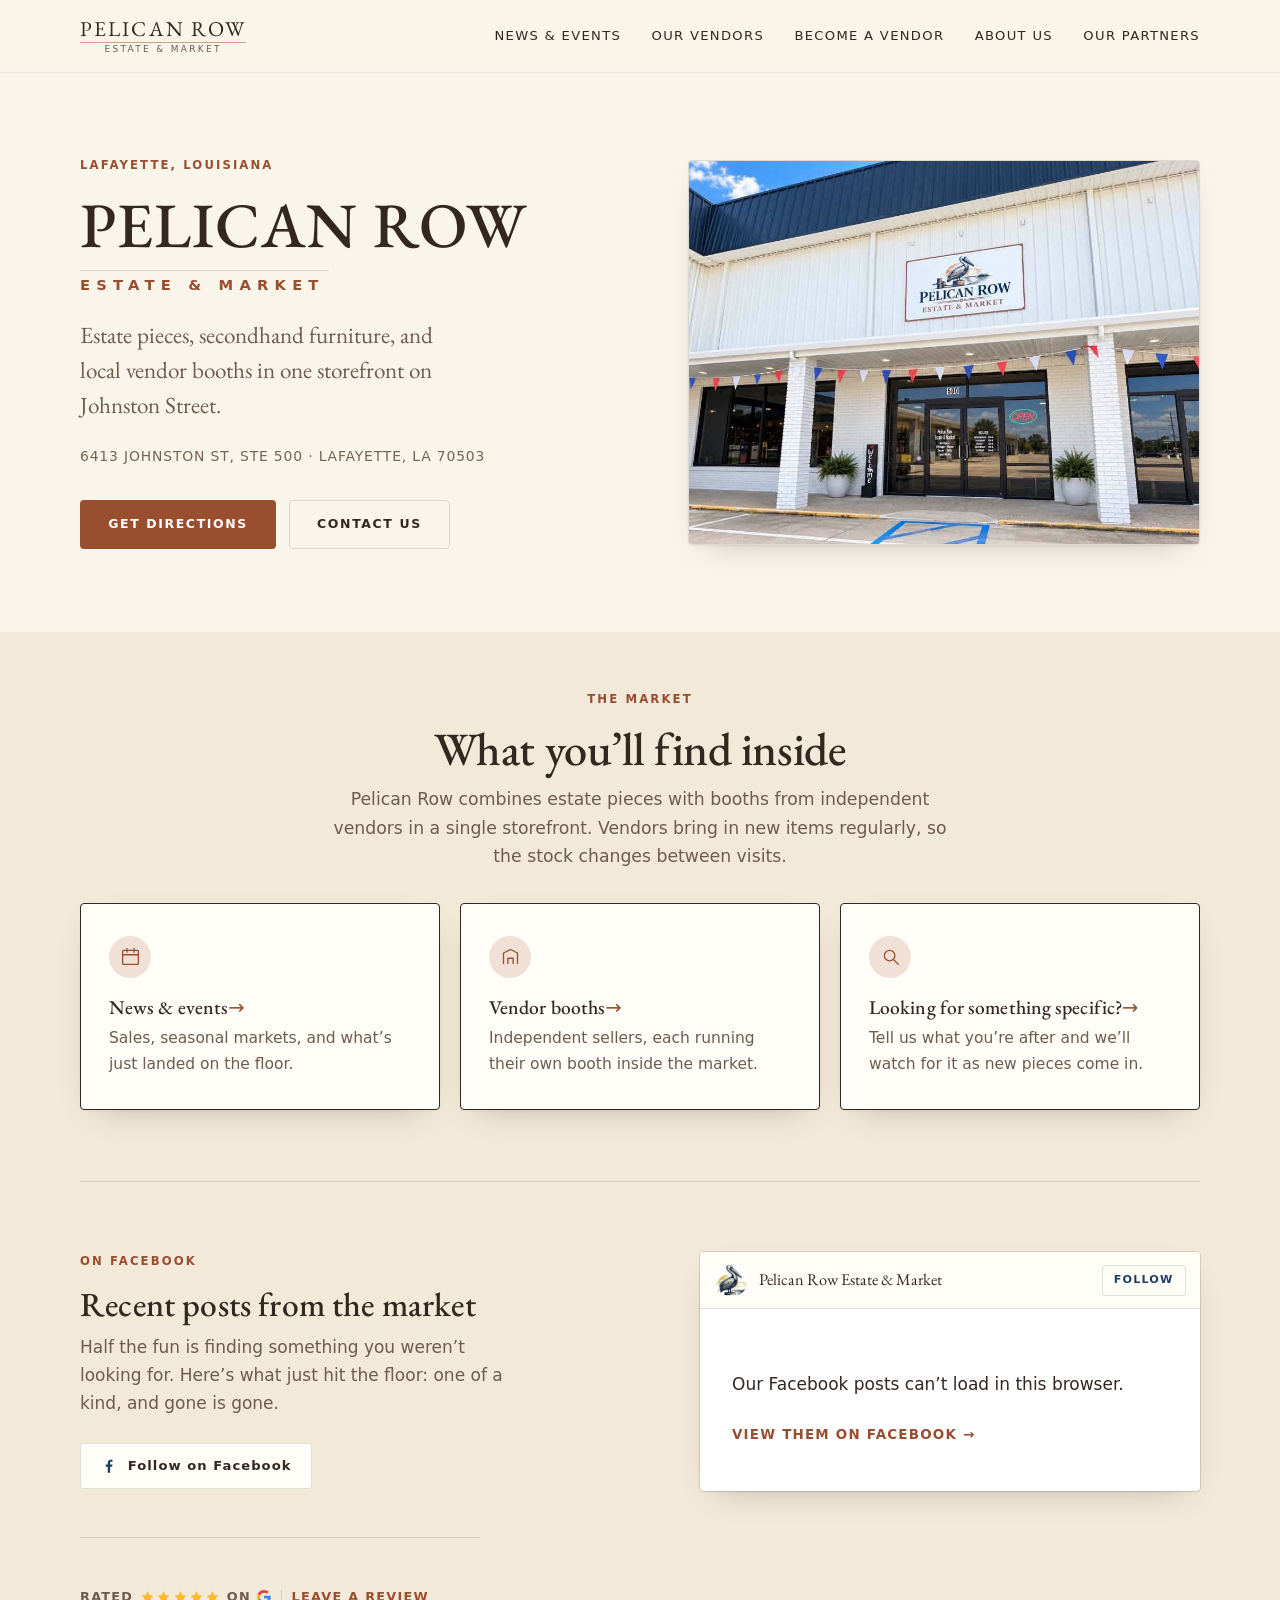
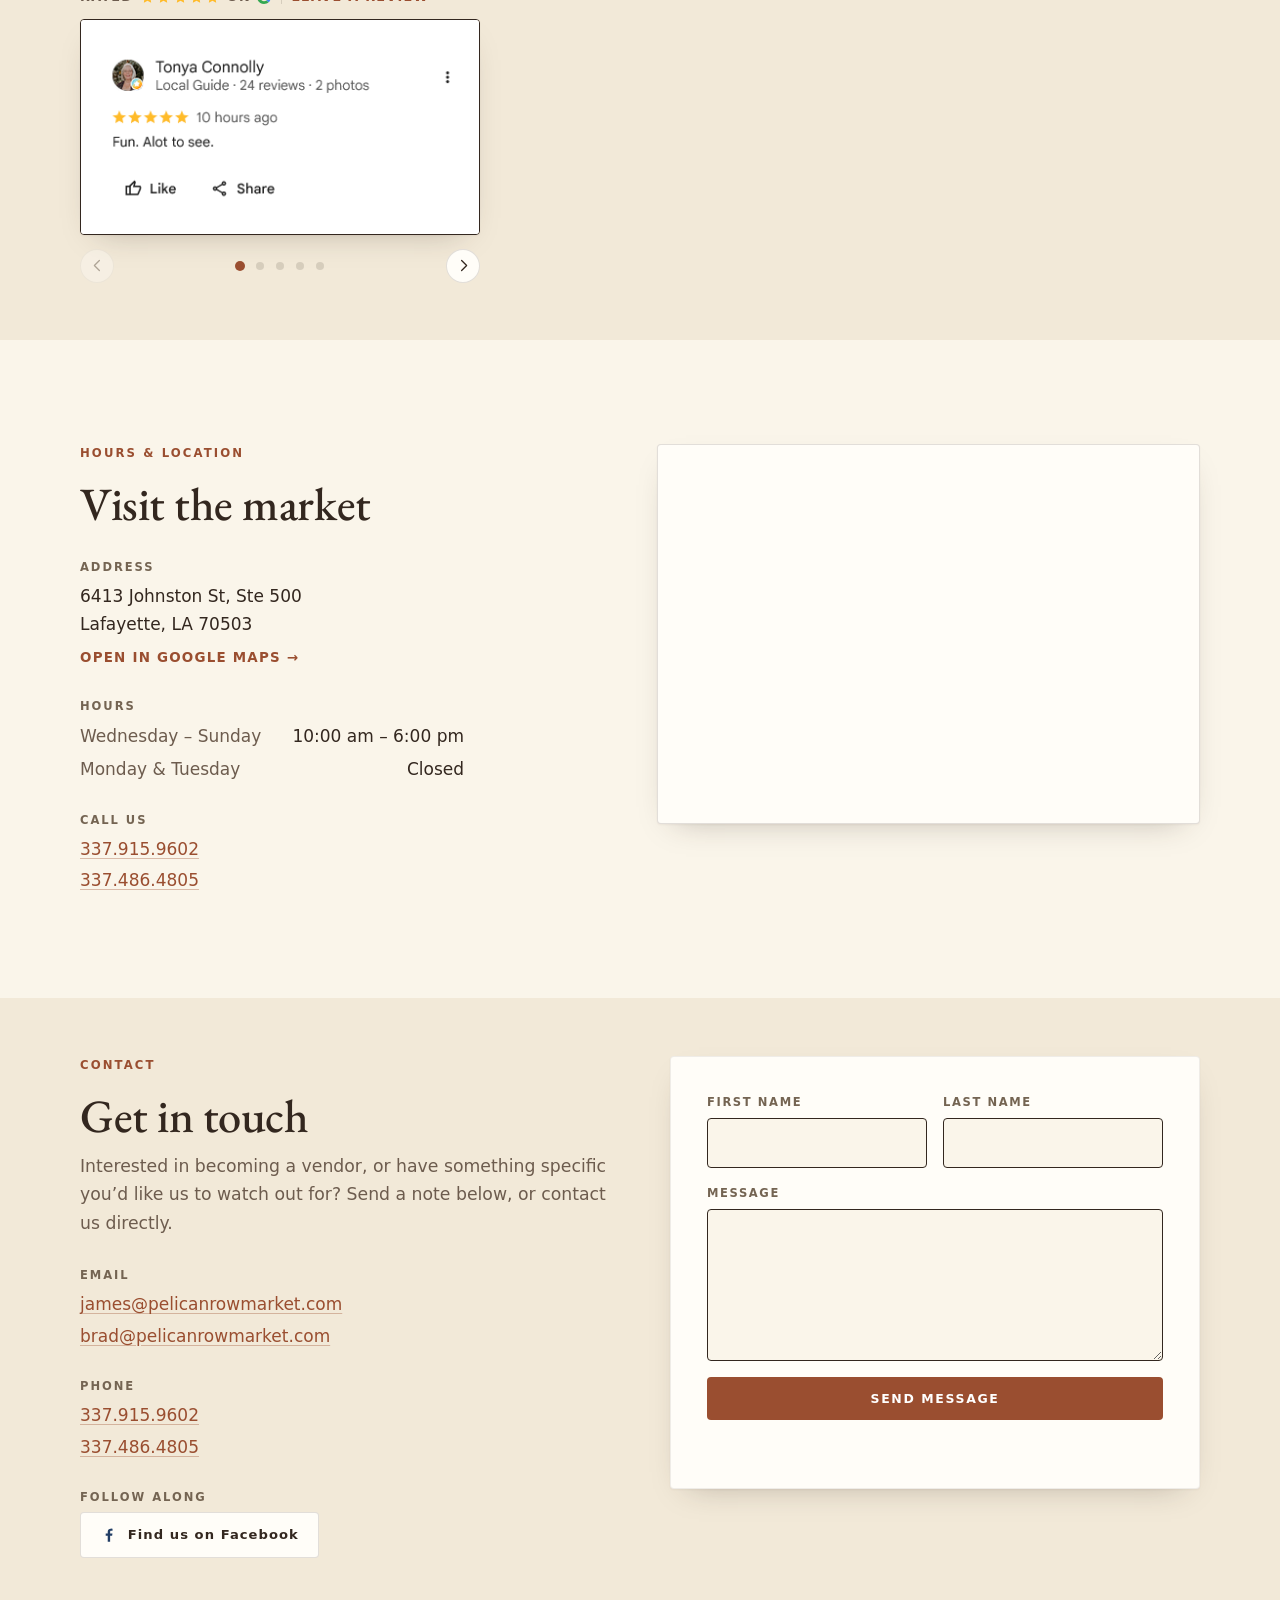
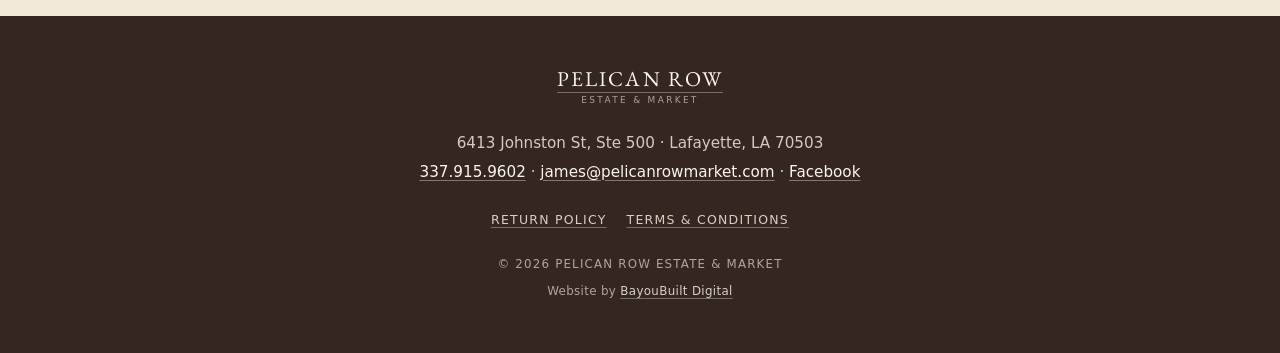
==== index.html @ 98f47068 "Added new vendors & partners" ====
<!DOCTYPE html>
<html lang="en">
<head>
<meta charset="utf-8">
<meta name="viewport" content="width=device-width, initial-scale=1">
<title>Pelican Row Estate &amp; Market | Lafayette, LA</title>
<meta name="description" content="Pelican Row Estate &amp; Market is an estate and vendor market at 6413 Johnston St. in Lafayette, Louisiana. Visit us, or reach out about becoming a vendor.">
<link rel="canonical" href="https://www.pelicanrowmarket.com/">
<link rel="icon" href="assets/favicon.ico" sizes="any">
<link rel="apple-touch-icon" href="assets/apple-touch-icon.png">
<meta name="theme-color" content="#faf5ea">

<!-- Open Graph / social sharing. Facebook is this business's main channel,
     so a shared link has to render as a card rather than a bare URL.
     og-image.jpg is 1200x630, built by tools/make-og-image.py: the hero
     photo is 4:3 and every platform crops it differently, usually across
     the sign. -->
<meta property="og:site_name" content="Pelican Row Estate &amp; Market">
<meta property="og:locale" content="en_US">
<meta property="og:type" content="business.business">
<meta property="og:title" content="Pelican Row Estate &amp; Market">
<meta property="og:description" content="An estate and vendor market on Johnston Street in Lafayette, Louisiana. More than 100 vendors under one roof.">
<meta property="og:image" content="https://www.pelicanrowmarket.com/assets/og-image.jpg">
<meta property="og:image:width" content="1200">
<meta property="og:image:height" content="630">
<meta property="og:image:alt" content="The Pelican Row Estate &amp; Market storefront on Johnston Street in Lafayette">
<meta property="og:url" content="https://www.pelicanrowmarket.com/">
<meta name="twitter:card" content="summary_large_image">
<meta name="twitter:title" content="Pelican Row Estate &amp; Market">
<meta name="twitter:description" content="An estate and vendor market on Johnston Street in Lafayette, Louisiana. More than 100 vendors under one roof.">
<meta name="twitter:image" content="https://www.pelicanrowmarket.com/assets/og-image.jpg">

<link rel="preconnect" href="https://fonts.googleapis.com">
<link rel="preconnect" href="https://fonts.gstatic.com" crossorigin>
<link href="https://fonts.googleapis.com/css2?family=EB+Garamond:ital,wght@0,400;0,500;0,600;1,400&display=swap" rel="stylesheet">
<!-- ?v= forces browsers to fetch a fresh copy. A normal refresh re-fetches
     this HTML but can keep an old styles.css / script.js from cache, leaving
     new HTML running with an old script. Bump the number whenever either
     file changes (both tags, same number). -->
<link rel="stylesheet" href="styles.css?v=154">

<!-- Local business structured data, so Google shows the right info -->
<script type="application/ld+json">
{
  "@context": "https://schema.org",
  "@type": "Store",
  "@id": "https://www.pelicanrowmarket.com/#store",
  "name": "Pelican Row Estate & Market",
  "description": "An estate and vendor market on Johnston Street in Lafayette, Louisiana, with more than 100 vendors selling antiques, vintage furniture, home decor, collectibles and estate pieces across two floors.",
  "image": [
    "https://www.pelicanrowmarket.com/assets/og-image.jpg",
    "https://www.pelicanrowmarket.com/assets/building.jpg"
  ],
  "logo": "https://www.pelicanrowmarket.com/assets/logo.png",
  "url": "https://www.pelicanrowmarket.com/",
  "telephone": "+1-337-915-9602",
  "email": "james@pelicanrowmarket.com",
  "priceRange": "$$",
  "areaServed": {
    "@type": "City",
    "name": "Lafayette",
    "containedInPlace": { "@type": "State", "name": "Louisiana" }
  },
  "address": {
    "@type": "PostalAddress",
    "streetAddress": "6413 Johnston St, Ste 500",
    "addressLocality": "Lafayette",
    "addressRegion": "LA",
    "postalCode": "70503",
    "addressCountry": "US"
  },
  "geo": {
    "@type": "GeoCoordinates",
    "latitude": 30.1562175,
    "longitude": -92.0873414
  },
  "hasMap": "https://maps.google.com/?cid=10223486968675076274",
  "openingHoursSpecification": [
    {
      "@type": "OpeningHoursSpecification",
      "dayOfWeek": ["Wednesday", "Thursday", "Friday", "Saturday", "Sunday"],
      "opens": "10:00",
      "closes": "18:00"
    }
  ],
  "sameAs": ["https://www.facebook.com/p/Pelican-Row-Estate-Market-100091994943430/"]
}
</script>
</head>
<body>

<!-- Back-to-top target. It must NOT live on the sticky header: that header is
     always pinned in the viewport, so the browser counts it as already in view
     and refuses to scroll. This sits at document offset 0 instead. -->
<div id="top"></div>

<a class="skip" href="#main">Skip to main content</a>

<header class="site-header">
  <div class="wrap header-inner">
    <a class="wordmark" href="#top" aria-label="Pelican Row Estate and Market, back to top">
      <span class="wordmark-top">Pelican&nbsp;Row</span>
      <span class="wordmark-rule" aria-hidden="true"></span>
      <span class="wordmark-sub">Estate &amp; Market</span>
    </a>

    <button class="nav-toggle" id="navToggle" aria-expanded="false" aria-controls="siteNav">
      <span class="nav-toggle-bars" aria-hidden="true"><i></i><i></i><i></i></span>
      <span class="nav-toggle-label">Menu</span>
    </button>

    <nav class="site-nav" id="siteNav" aria-label="Main">
      <a href="events.html">News &amp; Events</a>
      <a href="vendors.html">Our Vendors</a>
      <a href="become-a-vendor.html">Become a Vendor</a>
      <a href="about.html">About Us</a>
      <a href="partners.html">Our Partners</a>

    </nav>
  </div>
</header>

<main id="main">

  <!-- ══ HERO ══ -->
  <section class="hero">
    <div class="wrap hero-split">
      <div class="hero-text">
        <div class="hero-card">
          <p class="eyebrow">Lafayette, Louisiana</p>
          <h1>
            <span class="h1-top">Pelican Row</span>
            <span class="h1-sub">Estate &amp; Market</span>
          </h1>
          <p class="lede">
            Estate pieces, secondhand furniture, and local vendor booths in one
            storefront on Johnston Street.
          </p>
          <p class="hero-address">
            6413 Johnston St, Ste&nbsp;500 &middot; Lafayette, LA 70503
          </p>
          <div class="btn-row">
            <a class="btn btn-primary" href="#visit">Get directions</a>
            <a class="btn btn-ghost" href="#contact">Contact us</a>
          </div>
        </div>
      </div>

      <div class="hero-media">
        <img src="assets/building.jpg" alt="The Pelican Row Estate &amp; Market storefront on Johnston Street in Lafayette" width="960" height="720" fetchpriority="high">
      </div>
    </div>
  </section>

  <!-- ══ THE MARKET ══ -->
  <section class="section section-tint" id="market">
    <div class="wrap">
      <p class="eyebrow center">The market</p>
      <h2 class="center">What you&rsquo;ll find inside</h2>
      <p class="section-lede center">
        Pelican Row combines estate pieces with booths from independent vendors
        in a single storefront. Vendors bring in new items regularly, so the
        stock changes between visits.
      </p>

      <ul class="cards">
        <li class="card card-link">
          <span class="card-mark" aria-hidden="true">
            <svg viewBox="0 0 24 24"><rect x="3" y="5" width="18" height="16" rx="1"/><path d="M3 10h18"/><path d="M8 3v4"/><path d="M16 3v4"/></svg>
          </span>
          <h3><a href="events.html">News &amp; events</a></h3>
          <p>Sales, seasonal markets, and what&rsquo;s just landed on the floor.</p>
        </li>
        <li class="card card-link">
          <span class="card-mark" aria-hidden="true">
            <svg viewBox="0 0 24 24"><path d="M4 20V8l8-4 8 4v12"/><path d="M9 20v-6h6v6"/></svg>
          </span>
          <!-- The link in the heading covers the whole card (see .card-link
               in styles.css), so there is still only one thing to tab to. -->
          <h3><a href="vendors.html">Vendor booths</a></h3>
          <p>Independent sellers, each running their own booth inside the market.</p>
        </li>
        <li class="card card-link">
          <span class="card-mark" aria-hidden="true">
            <svg viewBox="0 0 24 24"><circle cx="11" cy="11" r="6"/><path d="m16 16 5 5"/></svg>
          </span>
          <h3><a href="#contact">Looking for something specific?</a></h3>
          <p>Tell us what you&rsquo;re after and we&rsquo;ll watch for it as new pieces come in.</p>
        </li>
      </ul>

      <!-- Live Facebook feed. The src is written here (not built by the
           script) so the feed loads even if script.js is stale or blocked.
           Facebook draws it at the width in the URL (500px max) and never
           reflows it, so script.js narrows that width on smaller screens.
           The fallback sits BEHIND the iframe: a loaded feed is opaque and
           covers it, but if a browser or blocker stops the feed, the frame
           stays empty and the fallback shows through instead of a white box. -->
      <div class="feed">
        <div class="feed-copy">
          <p class="eyebrow">On Facebook</p>
          <h3>Recent posts from the market</h3>
          <p>
            Half the fun is finding something you weren&rsquo;t looking for.
            Here&rsquo;s what just hit the floor: one of a kind, and gone is
            gone.
          </p>
          <a class="fb-button" href="https://www.facebook.com/p/Pelican-Row-Estate-Market-100091994943430/" target="_blank" rel="noopener">
            <svg viewBox="0 0 24 24" aria-hidden="true" focusable="false"><path d="M13.5 21v-8h2.7l.4-3.1h-3.1V7.9c0-.9.25-1.5 1.55-1.5h1.65V3.6A22 22 0 0 0 14.3 3.5c-2.4 0-4 1.45-4 4.1v2.3H7.6V13h2.7v8z"/></svg>
            <span>Follow on Facebook</span>
          </a>

          <!--
            Google reviews, as the screenshots the owner supplied. They are
            pictures on purpose: the stars, the profile photos and Google's
            own styling are what make them read as real. The full text of
            each one is in its alt attribute, so screen readers and search
            engines still get the words.

            TO ADD ONE: drop the image in assets/reviews/, copy a slide, and
            add a matching dot button. Set width/height to the file's real
            pixel size so the slot doesn't jump while it loads. Newest first.
          -->
          <div class="reviews">
            <!-- Reads "Rated 5 out of 5 stars on Google" to a screen
                 reader: the two icons carry the words the glyphs stand
                 for, so nobody gets "Rated on". The star gold is sampled
                 from the screenshots below (#ffbb29) so the inline stars
                 and the ones in the images are the same colour. -->
            <p class="reviews-title">
              Rated
              <span class="g-stars" role="img" aria-label="5 out of 5 stars"><svg viewBox="0 0 24 24" aria-hidden="true" focusable="false"><path d="M12 2l2.9 6.1 6.6.9-4.8 4.6 1.2 6.6L12 17.1 6.1 20.2l1.2-6.6L2.5 9l6.6-.9z"/></svg><svg viewBox="0 0 24 24" aria-hidden="true" focusable="false"><path d="M12 2l2.9 6.1 6.6.9-4.8 4.6 1.2 6.6L12 17.1 6.1 20.2l1.2-6.6L2.5 9l6.6-.9z"/></svg><svg viewBox="0 0 24 24" aria-hidden="true" focusable="false"><path d="M12 2l2.9 6.1 6.6.9-4.8 4.6 1.2 6.6L12 17.1 6.1 20.2l1.2-6.6L2.5 9l6.6-.9z"/></svg><svg viewBox="0 0 24 24" aria-hidden="true" focusable="false"><path d="M12 2l2.9 6.1 6.6.9-4.8 4.6 1.2 6.6L12 17.1 6.1 20.2l1.2-6.6L2.5 9l6.6-.9z"/></svg><svg viewBox="0 0 24 24" aria-hidden="true" focusable="false"><path d="M12 2l2.9 6.1 6.6.9-4.8 4.6 1.2 6.6L12 17.1 6.1 20.2l1.2-6.6L2.5 9l6.6-.9z"/></svg></span>
              on
              <span class="g-mark" role="img" aria-label="Google"><svg viewBox="0 0 48 48" aria-hidden="true" focusable="false"><path fill="#EA4335" d="M24 9.5c3.54 0 6.71 1.22 9.21 3.6l6.85-6.85C35.9 2.38 30.47 0 24 0 14.62 0 6.51 5.38 2.56 13.22l7.98 6.19C12.43 13.72 17.74 9.5 24 9.5z"/><path fill="#4285F4" d="M46.98 24.55c0-1.57-.15-3.09-.38-4.55H24v9.02h12.94c-.58 2.96-2.26 5.48-4.78 7.18l7.73 6c4.51-4.18 7.09-10.36 7.09-17.65z"/><path fill="#FBBC05" d="M10.53 28.59c-.48-1.45-.76-2.99-.76-4.59s.27-3.14.76-4.59l-7.98-6.19C.92 16.46 0 20.12 0 24c0 3.88.92 7.54 2.56 10.78l7.97-6.19z"/><path fill="#34A853" d="M24 48c6.48 0 11.93-2.13 15.89-5.81l-7.73-6c-2.15 1.45-4.92 2.3-8.16 2.3-6.26 0-11.57-4.22-13.47-9.91l-7.98 6.19C6.51 42.62 14.62 48 24 48z"/></svg></span>
              <span class="reviews-sep" aria-hidden="true"></span>
              <a class="reviews-cta"
                 href="https://search.google.com/local/writereview?placeid=ChIJq0lNZMefJIYRsoi2TTsf4Y0"
                 target="_blank" rel="noopener"
                 aria-label="Leave a review for Pelican Row on Google">Leave a review</a>
            </p>

            <ul class="reviews-track" data-carousel-track tabindex="0" role="region" aria-label="Google reviews">
              <li class="review-slide">
                <img src="assets/reviews/1-tonya-connolly.png" alt="Tonya Connolly, five stars on Google: “Fun. Alot to see.”"
                     width="391" height="169">
              </li>
              <li class="review-slide">
                <img src="assets/reviews/2-jeanne-floreani.png" alt="Jeanne Floreani, five stars on Google: “Amazing selection! Good prices. Friendly staff. Thoroughly enjoyed ourselves.”"
                     width="395" height="189">
              </li>
              <li class="review-slide">
                <img src="assets/reviews/3-tiffany-savoy.png" alt="Tiffany Savoy, five stars on Google: “SUCH a cool place. So many different vendors selling different and unique items.”"
                     width="394" height="189">
              </li>
              <li class="review-slide">
                <img src="assets/reviews/4-krista-barras.png" alt="Krista Barras, five stars on Google: “Love this little shop! Or not so little! It offers a variety of treasures!”"
                     width="400" height="199">
              </li>
              <li class="review-slide">
                <img src="assets/reviews/5-jaclyn-soileau.png" alt="Jaclyn Soileau, five stars on Google: “Great little antique store tucked away. When you are looking for it, just look for the Edward Jones Investment sign before Waffle House. Its just down from EJ in the same Center. You will find nearly everything you are looking for!!”"
                     width="394" height="204">
              </li>
            </ul>

            <div class="reviews-controls" data-carousel-nav>
              <button type="button" class="carousel-btn" data-carousel-prev aria-label="Previous review">
                <svg viewBox="0 0 24 24" aria-hidden="true" focusable="false"><path d="M15 4l-8 8 8 8"/></svg>
              </button>

              <div class="reviews-dots" data-carousel-dots>
                <button type="button" class="reviews-dot" aria-label="Review 1 of 5" aria-current="true"></button>
                <button type="button" class="reviews-dot" aria-label="Review 2 of 5"></button>
                <button type="button" class="reviews-dot" aria-label="Review 3 of 5"></button>
                <button type="button" class="reviews-dot" aria-label="Review 4 of 5"></button>
                <button type="button" class="reviews-dot" aria-label="Review 5 of 5"></button>
              </div>

              <button type="button" class="carousel-btn" data-carousel-next aria-label="Next review">
                <svg viewBox="0 0 24 24" aria-hidden="true" focusable="false"><path d="M9 4l8 8-8 8"/></svg>
              </button>
            </div>
          </div>

        </div>
        <div class="feed-frame" id="fbFeed">
          <!-- Our own header strip. Facebook's is cropped out (it renders
               broken for this page), so this replaces it in site styling and
               stops the panel starting abruptly mid-post. -->
          <div class="feed-head">
            <img class="feed-avatar" src="assets/logo-72.png" alt="" width="34" height="34">
            <span class="feed-head-name">Pelican Row Estate &amp; Market</span>
            <a class="feed-head-follow" href="https://www.facebook.com/p/Pelican-Row-Estate-Market-100091994943430/" target="_blank" rel="noopener">Follow</a>
          </div>
          <div class="feed-body">
            <div class="feed-fallback">
              <p>Recent posts from our Facebook page show here.</p>
              <a class="link-arrow" href="https://www.facebook.com/p/Pelican-Row-Estate-Market-100091994943430/" target="_blank" rel="noopener">View them on Facebook</a>
            </div>
            <!-- script.js sizes the iframe and scales this wrapper. -->
            <div class="feed-scale">
              <iframe
            title="Recent Facebook posts from Pelican Row Estate &amp; Market"
            src="https://www.facebook.com/plugins/page.php?href=https%3A%2F%2Fwww.facebook.com%2Fp%2FPelican-Row-Estate-Market-100091994943430%2F&amp;tabs=timeline&amp;width=500&amp;height=690&amp;small_header=true&amp;hide_cover=true&amp;show_facepile=false"
            loading="lazy"
            scrolling="no"
            allowfullscreen
            allow="clipboard-write; encrypted-media; picture-in-picture; web-share"></iframe>
            </div>
          </div>
        </div>
      </div>
    </div>
  </section>

  <!-- ══ VISIT ══ -->
  <section class="section" id="visit">
    <div class="wrap visit-grid">
      <div class="visit-copy">
        <p class="eyebrow">Hours &amp; location</p>
        <h2>Visit the market</h2>

        <div class="detail">
          <h3>Address</h3>
          <p>
            6413 Johnston St, Ste&nbsp;500<br>
            Lafayette, LA 70503
          </p>
          <a class="link-arrow" href="https://maps.google.com/?cid=10223486968675076274" target="_blank" rel="noopener">Open in Google Maps</a>
        </div>

        <!-- If hours change, update them in the JSON-LD block in <head> too. -->
        <div class="detail">
          <h3>Hours</h3>
          <dl class="hours">
            <div><dt>Wednesday &ndash; Sunday</dt><dd>10:00 am &ndash; 6:00 pm</dd></div>
            <div><dt>Monday &amp; Tuesday</dt><dd>Closed</dd></div>
          </dl>
        </div>

        <div class="detail">
          <h3>Call us</h3>
          <p class="stack">
            <a href="tel:+13379159602">337.915.9602</a>
            <a href="tel:+13374864805">337.486.4805</a>
          </p>
        </div>
      </div>

      <div class="visit-map">
        <iframe
          title="Map showing Pelican Row Estate &amp; Market at 6413 Johnston Street, Lafayette, Louisiana"
          src="https://www.google.com/maps?cid=10223486968675076274&amp;output=embed"
          loading="lazy"
          referrerpolicy="no-referrer-when-downgrade"></iframe>
      </div>
    </div>
  </section>

  <!-- ══ CONTACT (also carries the become-a-vendor ask) ══ -->
  <section class="section section-tint" id="contact">
    <div class="wrap contact-grid">

      <div class="contact-copy">
        <p class="eyebrow">Contact</p>
        <h2>Get in touch</h2>
        <p class="section-lede">
          Interested in becoming a vendor, or have something specific
          you&rsquo;d like us to watch out for? Send a note below, or contact
          us directly.
        </p>

        <div class="detail">
          <h3>Email</h3>
          <p class="stack">
            <a href="mailto:james@pelicanrowmarket.com">james@pelicanrowmarket.com</a>
            <a href="mailto:brad@pelicanrowmarket.com">brad@pelicanrowmarket.com</a>
          </p>
        </div>

        <div class="detail">
          <h3>Phone</h3>
          <p class="stack">
            <a href="tel:+13379159602">337.915.9602</a>
            <a href="tel:+13374864805">337.486.4805</a>
          </p>
        </div>

        <div class="detail">
          <h3>Follow along</h3>
          <a class="fb-button" href="https://www.facebook.com/p/Pelican-Row-Estate-Market-100091994943430/" target="_blank" rel="noopener">
            <svg viewBox="0 0 24 24" aria-hidden="true" focusable="false"><path d="M13.5 21v-8h2.7l.4-3.1h-3.1V7.9c0-.9.25-1.5 1.55-1.5h1.65V3.6A22 22 0 0 0 14.3 3.5c-2.4 0-4 1.45-4 4.1v2.3H7.6V13h2.7v8z"/></svg>
            <span>Find us on Facebook</span>
          </a>
        </div>
      </div>

      <!--
        ─────────────────────────────────────────────────────────────
        CONTACT FORM

        This composes the message in the visitor's own email app rather
        than posting to a form service. That is a deliberate choice, not
        a placeholder: no third-party dependency, no monthly fee, and
        the reply address is whatever their mail app actually sends
        from, so it is always valid.

        That is also why there is NO email field here. Under mailto the
        From address IS the visitor's real address, so asking them to
        type it again only adds a chance of a typo on the one detail
        needed to reply to them.

        If this is ever switched to a form service (Formspree, Netlify
        Forms, etc.), an email field has to be added back: those post to
        a server with no From address, so without it there is no way to
        reply.
        ─────────────────────────────────────────────────────────────
      -->
      <form class="form" id="contactForm" data-mailto="james@pelicanrowmarket.com" data-mailto-cc="brad@pelicanrowmarket.com" novalidate>
        <div class="field-row">
          <p class="field">
            <label for="firstName">First name</label>
            <input id="firstName" name="firstName" type="text" autocomplete="given-name" required>
          </p>
          <p class="field">
            <label for="lastName">Last name</label>
            <input id="lastName" name="lastName" type="text" autocomplete="family-name" required>
          </p>
        </div>
        <p class="field">
          <label for="message">Message</label>
          <textarea id="message" name="message" rows="5" required></textarea>
        </p>
        <button class="btn btn-primary btn-block" type="submit">Send message</button>
        <p class="form-note" id="formNote" role="status"></p>
      </form>

    </div>
  </section>

</main>

<footer class="site-footer">
  <div class="wrap footer-inner">
    <a class="wordmark wordmark-footer" href="#top">
      <span class="wordmark-top">Pelican&nbsp;Row</span>
      <span class="wordmark-rule" aria-hidden="true"></span>
      <span class="wordmark-sub">Estate &amp; Market</span>
    </a>
    <p class="footer-address">
      6413 Johnston St, Ste&nbsp;500 &middot; Lafayette, LA 70503<br>
      <a href="tel:+13379159602">337.915.9602</a> &middot;
      <a href="mailto:james@pelicanrowmarket.com">james@pelicanrowmarket.com</a> &middot;
      <a href="https://www.facebook.com/p/Pelican-Row-Estate-Market-100091994943430/" target="_blank" rel="noopener">Facebook</a>
    </p>
    <nav class="footer-links" aria-label="Legal">
      <a href="return-policy.html">Return Policy</a>
      <a href="terms.html">Terms &amp; Conditions</a>
    </nav>
    <div class="footer-meta">
      <p class="footer-legal">&copy; <span id="year">2026</span> Pelican Row Estate &amp; Market</p>
      <p class="footer-credit">Website by <a href="https://bayoubuilt-digital.com/" target="_blank" rel="noopener">BayouBuilt Digital</a></p>
    </div>
  </div>
</footer>

<script src="script.js?v=154"></script>
</body>
</html>
---- styles.css ----
/* ============================================================
   Pelican Row Estate & Market
   Single-page site — plain HTML/CSS/JS, no build step.
   Palette is pulled from the storefront sign: cream board,
   terracotta pelican, dark brown lettering.
   ============================================================ */

:root {
  color-scheme: light;

  /* Surfaces */
  --paper:      #faf5ea;
  --paper-tint: #f2e9d8;
  --paper-card: #fffdf8;

  /* Ink */
  --ink:        #33271f;
  --ink-soft:   #6d5c4e;
  --ink-faint:  #746452;   /* 4.7:1 on the tinted sections — keeps small caps legible */

  /* Accent — the terracotta from the pelican on the sign */
  --brick:      #9a4e30;
  --brick-deep: #7b3b22;
  --brick-wash: #f0e0d6;

  /* The navy off the storefront: the roofline reads around #294366 and the
     pelican on the sign is darker again. The only cool colour in the
     palette, so use it sparingly or it stops meaning anything. */
  --navy:       #223e65;
  --navy-wash:  rgba(34, 62, 101, .08);   /* hover tint, as --brick-wash is for brick */

  /* Lines */
  --ink-wash:   rgba(51, 39, 31, .05);    /* hover tint for ink-lettered buttons */

  --line:       rgba(51, 39, 31, 0.14);
  --line-soft:  rgba(51, 39, 31, 0.08);

  --serif: "EB Garamond", Georgia, "Times New Roman", serif;
  --sans: ui-sans-serif, system-ui, -apple-system, "Segoe UI", Roboto,
          "Helvetica Neue", Arial, sans-serif;

  --wrap: 1120px;
  /* The gap under a page's banner and above its footer. One value so
     the two ends of a page always match. */
  --page-edge: clamp(2.5rem, 2rem + 2vw, 3.75rem);
  --radius: 4px;
  --shadow: 0 1px 2px rgba(51, 39, 31, .05), 0 12px 32px -18px rgba(51, 39, 31, .35);
}

*, *::before, *::after { box-sizing: border-box; }

html { scroll-behavior: smooth; scroll-padding-top: 88px; }
@media (prefers-reduced-motion: reduce) {
  html { scroll-behavior: auto; }
  *, *::before, *::after { animation-duration: .001ms !important; transition-duration: .001ms !important; }
  /* The global rule above only kills the timing; without this the card would
     still jump to its scaled size. Colour and shadow still respond. */
  .card:hover,
  .vendor:hover { transform: none; }
}

body {
  margin: 0;
  background: var(--paper);
  color: var(--ink);
  font-family: var(--sans);
  font-size: 17px;
  line-height: 1.65;
  -webkit-font-smoothing: antialiased;
}

img { max-width: 100%; display: block; }

a { color: var(--brick); text-decoration-color: rgba(154, 78, 48, .35); text-underline-offset: 3px; }
a:hover { color: var(--brick-deep); text-decoration-color: currentColor; }

/* Focus rings are BRICK. Navy was tried here and reverted: a field resting
   in navy that turns brick when you click into it is a clearer change than
   one that stays the same colour and merely gains a ring. The error state
   stays distinguishable by its pink fill, which focus does not have. */
:where(a, button, input, textarea, iframe):focus-visible {
  outline: 2px solid var(--brick);
  outline-offset: 3px;
  border-radius: 2px;
}

.wrap { width: min(100% - 2.5rem, var(--wrap)); margin-inline: auto; }

.skip {
  position: absolute; left: 50%; top: -100px; transform: translateX(-50%);
  z-index: 100; background: var(--ink); color: var(--paper);
  padding: .7rem 1.2rem; border-radius: 0 0 var(--radius) var(--radius);
  text-decoration: none; font-size: .9rem;
}
.skip:focus { top: 0; color: var(--paper); }

/* ── Shared type ─────────────────────────────────────────── */

h1, h2, h3 { font-family: var(--serif); font-weight: 500; line-height: 1.15; margin: 0; }

h2 {
  font-size: clamp(1.9rem, 1.2rem + 2.2vw, 2.9rem);
  letter-spacing: -.01em;
  margin-bottom: .6rem;
}

h3 { font-size: 1.22rem; letter-spacing: .005em; }

.eyebrow {
  font-family: var(--sans);
  font-size: .73rem;
  font-weight: 600;
  letter-spacing: .18em;
  text-transform: uppercase;
  color: var(--brick);
  margin: 0 0 .85rem;
}

.section-lede {
  color: var(--ink-soft);
  font-size: 1.08rem;
  max-width: 58ch;
  margin: 0 0 2rem;
}

.center { text-align: center; }
.center.section-lede { margin-inline: auto; }

/* ── Wordmark (mirrors the sign out front) ───────────────── */

.wordmark {
  display: inline-grid;
  justify-items: center;
  gap: .18rem;
  text-decoration: none;
  color: var(--ink);
  line-height: 1;
}
.wordmark-top {
  font-family: var(--serif);
  font-size: 1.32rem;
  letter-spacing: .1em;
  text-transform: uppercase;
  white-space: nowrap;
}
.wordmark-rule {
  width: 100%;
  height: 1px;
  background: var(--brick);
  opacity: .5;
}
.wordmark-sub {
  font-family: var(--sans);
  font-size: .56rem;
  letter-spacing: .26em;
  text-transform: uppercase;
  color: var(--ink-soft);
  white-space: nowrap;
}

/* ── Header ──────────────────────────────────────────────── */

.site-header {
  position: sticky; top: 0; z-index: 50;
  background: rgba(250, 245, 234, .92);
  backdrop-filter: saturate(150%) blur(10px);
  border-bottom: 1px solid var(--line-soft);
}

.header-inner {
  display: flex; align-items: center; justify-content: space-between;
  gap: 1.5rem;
  min-height: 72px;
  padding-block: .75rem;
}

.site-nav { display: flex; align-items: center; gap: 1.9rem; }

.site-nav a {
  font-size: .82rem;
  font-weight: 500;
  letter-spacing: .1em;
  text-transform: uppercase;
  color: var(--ink);
  text-decoration: none;
  padding-block: .35rem;
  border-bottom: 1px solid transparent;
  transition: border-color .18s, color .18s;
}
.site-nav a:hover { color: var(--brick); border-bottom-color: var(--brick); }
/* Marks which page you're on. */
.site-nav a[aria-current="page"] { color: var(--brick); border-bottom-color: var(--brick); }

.nav-fb { display: inline-flex; align-items: center; gap: .45rem; }
.nav-fb svg { width: 17px; height: 17px; fill: currentColor; }

.nav-toggle {
  display: none;
  align-items: center; gap: .55rem;
  background: none; border: 1px solid var(--line);
  border-radius: var(--radius);
  padding: .5rem .8rem;
  font: inherit; font-size: .74rem; font-weight: 600;
  letter-spacing: .14em; text-transform: uppercase;
  color: var(--ink); cursor: pointer;
}
.nav-toggle-bars { display: grid; gap: 3.5px; }
.nav-toggle-bars i { display: block; width: 16px; height: 1.5px; background: currentColor; }

/* ── Hero ────────────────────────────────────────────────── */

/* Text and photo each get their own column — nothing overlaps, so the
   storefront needs no scrim at all and renders at full strength. */
.hero { background: var(--paper); }

/* Both columns sit inside .wrap, so the photo stops at the same right margin
   the rest of the page uses instead of running to the window edge. */
.hero-split {
  display: grid;
  grid-template-columns: minmax(0, 1.08fr) minmax(0, 1fr);
  gap: clamp(2rem, 1rem + 3vw, 4rem);
  align-items: center;
  padding-block: clamp(3.25rem, 2rem + 4vw, 5.5rem);
}

.hero-text { display: flex; align-items: center; }
.hero-card { width: 100%; }

/* Same panel treatment as the map and the cards further down the page.
   The storefront photo is 960x720, which is exactly this 4:3 panel, so
   nothing is cropped. cover + bottom anchoring are kept anyway so that a
   replacement photo of a different shape still behaves: it would lose sky
   off the top rather than the sign or the forecourt. */
.hero-media {
  position: relative;
  aspect-ratio: 4 / 3;
  border: 1px solid var(--line);
  border-radius: var(--radius);
  overflow: hidden;
  box-shadow: var(--shadow);
}
.hero-media img {
  display: block;
  width: 100%;
  height: 100%;
  object-fit: cover;
  object-position: 50% 100%;   /* bottom-anchored: crop comes off the top */
}

h1 { display: grid; gap: .5rem; margin-bottom: 1.5rem; }
.h1-top {
  /* Sized for the half-width column rather than the full page. */
  font-size: clamp(2.4rem, 1.4rem + 3.2vw, 4.1rem);
  letter-spacing: .015em;
  text-transform: uppercase;
}
.h1-sub {
  font-family: var(--sans);
  font-size: clamp(.72rem, .6rem + .4vw, .92rem);
  font-weight: 600;
  letter-spacing: .42em;
  text-transform: uppercase;
  color: var(--brick);
  padding-top: .4rem;
  border-top: 1px solid var(--line);
  justify-self: start;
  padding-right: .3rem;
}

.lede {
  font-family: var(--serif);
  font-size: clamp(1.2rem, 1.05rem + .5vw, 1.45rem);
  line-height: 1.5;
  color: var(--ink-soft);
  max-width: 34ch;
  margin: 0 0 1.4rem;
}

.hero-address {
  font-size: .87rem;
  font-weight: 500;
  letter-spacing: .06em;
  text-transform: uppercase;
  color: var(--ink-faint);
  margin: 0 0 2rem;
}

/* ── Buttons ─────────────────────────────────────────────── */

.btn-row { display: flex; flex-wrap: wrap; gap: .8rem; }

.btn {
  display: inline-flex; align-items: center; justify-content: center;
  padding: .82rem 1.7rem;
  border: 1px solid transparent;
  border-radius: var(--radius);
  font-family: var(--sans);
  font-size: .78rem; font-weight: 600;
  letter-spacing: .13em; text-transform: uppercase;
  text-decoration: none;
  cursor: pointer;
  transition: background-color .18s, color .18s, border-color .18s, transform .18s;
}
.btn:active { transform: translateY(1px); }

.btn-primary { background: var(--brick); color: #fff; }
.btn-primary:hover { background: var(--brick-deep); color: #fff; }

.btn-ghost { background: transparent; color: var(--ink); border-color: var(--line); }
/* The pattern every ink-lettered button follows: the letters stay put and
   the button itself darkens. Brick and navy are reserved for buttons that
   are brick or navy to begin with. */
.btn-ghost:hover { background: var(--ink-wash); color: var(--ink); border-color: var(--ink-faint); }

.btn-block { width: 100%; }

/* ── Sections ────────────────────────────────────────────── */

.section { padding-block: clamp(3.75rem, 2.5rem + 5vw, 6.5rem); }

/* Every page opens and closes on the same gap, and a section that touches
   either end carries that gap on BOTH sides, so it is evenly padded in
   itself rather than tight at one edge and loose at the other.

   The generous .section padding is left for sections with a neighbour above
   and below them, which is what it is for: it separates one band from the
   next. Only the home page currently has such a section.

   Written as relationships rather than per-page classes, so a new page
   picks it up with no extra markup. .page-head covers the photo banner too,
   since that carries both classes. */
.page-head + .section,
.hero + .section,
main > :last-child {
  padding-block: var(--page-edge);
}
.section-tint { background: var(--paper-tint); }

/* ── Google reviews carousel ──────────────────────────────
   Lives in the copy column beside the Facebook feed, filling the space
   under the Follow button. One review at a time, because the column is
   narrow and these are screenshots at their natural size.
   The track is a plain scroller, so swipe and arrow keys work on their
   own; the buttons and dots just drive scrollLeft. */

/* Sits clear of the Follow button above it, so the reviews read as their
   own block rather than as part of the Facebook copy. */
.reviews {
  /* The gap is split either side of the rule rather than stacked on one
     side, so the line sits centred in it. 3rem + 3rem = the 6rem total. */
  margin-top: 3rem;
  padding-top: 3rem;
  border-top: 1px solid var(--line);
  max-width: 400px;
}

.reviews-title {
  display: flex;
  align-items: center;
  gap: .4rem;
  flex-wrap: wrap;
  font-family: var(--sans);
  font-size: .8rem;
  font-weight: 700;
  letter-spacing: .1em;
  text-transform: uppercase;
  color: var(--ink-soft);
  margin: 0 0 .7rem;
}

/* Gold sampled from the screenshots so these stars and the ones inside the
   images are the same colour rather than nearly the same. */
.g-stars { display: inline-flex; gap: .09rem; }
.g-stars svg { width: 15px; height: 15px; fill: #ffbb29; }

/* Google's own four-colour mark, used as attribution. Sized to the cap
   height of the text beside it so the line doesn't look pasted together. */
.g-mark { display: inline-flex; }
.g-mark svg { width: 14px; height: 14px; }

/* Hairline divider between the rating and the call to action. Decorative,
   so it is aria-hidden in the markup and drawn here rather than typed as a
   character a screen reader would read out. */
.reviews-sep {
  flex: none;
  width: 1px;
  height: 1.1em;
  background: var(--line);
  margin-inline: .2rem;
}

/* Deep-links straight into Google's review form for this place. The place
   id was derived from the listing's feature id and checked against the
   live listing; see the README before changing it. */
.reviews-cta {
  color: var(--brick);
  text-decoration: none;
  border-bottom: 1px solid transparent;
  transition: border-color .18s, color .18s;
}
.reviews-cta:hover {
  color: var(--brick-deep);
  border-bottom-color: currentColor;
}


.reviews-track {
  list-style: none;
  margin: 0;
  padding: 0;
  display: flex;
  overflow-x: auto;
  scroll-snap-type: x mandatory;
  scrollbar-width: none;
  overscroll-behavior-x: contain;
  border-radius: var(--radius);
  /* Pure white, not --paper-card, and this is the one place on the site
     that should be. The screenshots are #ffffff to their edges, so the
     warm off-white left a visible seam where the letterboxing met the
     image. If the screenshots are ever retaken against a different
     background, re-sample their edges and match this to it. */
  background: #fff;
  /* A REAL BORDER, not a box-shadow ring. The ring was drawn with a 1.5px
     spread, and a spread is not rounded to whole device pixels the way a
     border width is — so with the frame landing on half pixels (left 72.5,
     top 386.25) each edge antialiased differently: one side a solid line,
     another a half-strength grey. Against the drop shadow underneath, that
     read as embossed.

     A border rounds per edge like the cards' do, so all four match. It costs
     no width either, because box-sizing is border-box: the frame stays the
     same size and the slides, at 100% of the content box, simply follow. */
  border: 1.5px solid var(--ink);
  box-shadow: var(--shadow);
}
.reviews-track::-webkit-scrollbar { display: none; }
.reviews-track:focus-visible { outline: 2px solid var(--brick); outline-offset: 3px; }

/* Each slide is the full width of the frame: one review on screen at a
   time, whatever the column is doing. The screenshots differ in height,
   so they sit centred in a slot as tall as the tallest one instead of
   making the panel jump between reviews. */
.review-slide {
  flex: 0 0 100%;
  scroll-snap-align: center;
  display: grid;
  place-items: center;
  padding: .5rem;
}
.review-slide img { width: 100%; height: auto; }

.reviews-controls {
  display: flex;
  align-items: center;
  gap: .75rem;
  margin-top: .85rem;
}

.carousel-btn {
  flex: none;
  width: 34px; height: 34px;
  display: grid; place-items: center;
  border: 1px solid var(--line);
  border-radius: 50%;
  background: var(--paper-card);
  color: var(--ink);
  cursor: pointer;
  transition: background-color .18s, border-color .18s, color .18s, opacity .18s;
}
.carousel-btn svg {
  width: 15px; height: 15px;
  fill: none; stroke: currentColor; stroke-width: 2;
  stroke-linecap: round; stroke-linejoin: round;
}
.carousel-btn:hover:not(:disabled) {
  background: var(--ink-wash);
  color: var(--ink);
  border-color: var(--ink-faint);
}
.carousel-btn:disabled { opacity: .35; cursor: default; }

.reviews-dots { display: flex; margin-inline: auto; }

/* The button IS the touch target (20x24), and the visible 8px dot is drawn
   by the pseudo-element inside it. An earlier version kept 8px buttons and
   overflowed a bigger ::before out of each one, but neighbouring dots then
   overlapped and stole each other's clicks. */
.reviews-dot {
  width: 20px; height: 24px;
  padding: 0;
  border: 0;
  background: none;
  display: grid;
  place-items: center;
  cursor: pointer;
}
.reviews-dot::before {
  content: "";
  width: 8px; height: 8px;
  border-radius: 50%;
  background: var(--line);
  transition: background-color .18s, transform .18s;
}
.reviews-dot:hover::before { background: var(--ink-faint); }
.reviews-dot[aria-current="true"]::before { background: var(--brick); transform: scale(1.25); }

/* ── Cards ───────────────────────────────────────────────── */

.cards {
  list-style: none; margin: 0; padding: 0;
  display: grid; gap: 1.25rem;
  grid-template-columns: repeat(auto-fit, minmax(255px, 1fr));
}

.card {
  position: relative;          /* so a hovered card can sit above its neighbours */
  background: var(--paper-card);
  border: 1px solid var(--line-soft);
  border-radius: var(--radius);
  padding: 2rem 1.75rem;
  box-shadow: var(--shadow);
  transition: transform .22s ease, box-shadow .22s ease, border-color .22s ease;
}

/* Only on devices that really hover. On a touch screen :hover can stick
   after a tap and leave a card stranded in its lifted state. */
@media (hover: hover) {
  .card:hover {
    transform: translateY(-4px) scale(1.02);
    border-color: var(--line);
  }
  /* .card:hover would otherwise wash the outline out to a hairline grey on
     the way up. The vendor cards hold theirs through the lift; these do the
     same. */
  .card-link:hover {
    border-color: var(--ink);
    box-shadow: 0 2px 4px rgba(51, 39, 31, .06), 0 22px 44px -22px rgba(51, 39, 31, .45);
    z-index: 1;
  }
  .card:hover .card-mark {
    background: var(--brick);
    color: var(--paper-card);
  }
}
.card h3 { margin-bottom: .45rem; }
.card p { margin: 0; color: var(--ink-soft); font-size: .97rem; }

/* These cards lead somewhere. The link sits in the heading but its ::before
   covers the whole card, so the entire card is clickable while there is
   still only one thing for a keyboard to land on. */
.card-link {
  cursor: pointer;
  /* The same 2px outline the vendor cards carry, in --ink: the darkest
     colour in the palette and the one the body text is already set in, so
     it reads as black on cream without the glare of a true #000.

     The base .card keeps its hairline, so a card that is only a card and
     not a link would still look different from one that goes somewhere.

     1.5px, not 2: enough to read as a drawn edge, light enough that a grid
     of them does not turn into a wall of boxes. The vendor cards and the
     reviews frame use the same weight. */
  border: 1.5px solid var(--ink);
}
.card-link h3 a {
  color: inherit;
  text-decoration: none;
}
.card-link h3 a::before {
  content: "";
  position: absolute;
  inset: 0;                       /* the click target */
}
/* The arrow marks which cards go somewhere, so the hover lift isn't the only
   clue and the card that doesn't link can't be mistaken for one. */
.card-link h3 a::after {
  content: " \2192";
  display: inline-block;
  font-family: var(--sans);       /* the serif has no arrow glyph */
  color: var(--brick);
  transition: transform .22s ease;
}
.card-link:hover h3 a { color: var(--brick); }
.card-link:hover h3 a::after { transform: translateX(4px); }

/* Keyboard focus should ring the whole card, not just the heading text. */
.card-link:has(a:focus-visible) {
  outline: 2px solid var(--brick);
  outline-offset: 3px;
}
.card-link h3 a:focus-visible { outline: none; }

.card-mark {
  display: grid; place-items: center;
  width: 42px; height: 42px;
  margin-bottom: 1.1rem;
  border-radius: 50%;
  background: var(--brick-wash);
  color: var(--brick);
  transition: background-color .22s ease, color .22s ease;
}
.card-mark svg {
  width: 21px; height: 21px;
  fill: none; stroke: currentColor; stroke-width: 1.5;
  stroke-linecap: round; stroke-linejoin: round;
}

/* ── Facebook feed (inside The Market) ───────────────────── */

.feed {
  /* ONE number controls the feed's size. Facebook renders it at 500px max
     (tested: asking for 900 returns 498), so anything wider comes from
     magnifying it here, not from Facebook. The panel width is derived, so
     the feed always exactly fills its frame. 1 = no magnification. */
  --feed-scale: 1;
  --feed-w: calc(500px * var(--feed-scale));

  display: grid;
  grid-template-columns: minmax(0, 1fr) minmax(0, var(--feed-w));
  gap: clamp(2rem, 1rem + 3vw, 4rem);
  /* Top, not center: the feed is tall, and centered copy floated in the
     middle of it. Aligned to the top it reads as the feed's heading. */
  align-items: start;
  margin-top: clamp(3rem, 2rem + 3vw, 4.5rem);
  padding-top: clamp(3rem, 2rem + 3vw, 4.5rem);
  border-top: 1px solid var(--line);
}

.feed-copy h3 {
  font-size: clamp(1.6rem, 1.2rem + 1.2vw, 2.1rem);
  margin-bottom: .6rem;
}
/* Direct children only. This is the column's body copy: the 40ch measure is
   right for a paragraph and wrong for anything nested below, which is how it
   ended up clamping the reviews title to 294px and wrapping the review link
   onto its own row. The child combinator keeps it aimed at what it is for. */
.feed-copy > p:not(.eyebrow) {
  color: var(--ink-soft);
  max-width: 40ch;
  margin: 0 0 1.6rem;
}

/* The feed opening a section rather than following one (Our Partners). It
   keeps the rule above it — that line is what separates the section's own
   lede from the featured partner beneath — but not the home page's spacing,
   which is sized to put daylight between the feed and a grid of cards. Here
   there is only a paragraph above, so the gap is roughly half. */
.feed-tight {
  margin-top: 2.25rem;
  /* The same token the section below the rule is padded with, so the space
     under the line and the space from the feed to the next section are the
     one measurement rather than two that happen to match at one width. */
  padding-top: var(--page-edge);
}

/* The partner's name in that column. The home page's .feed-copy h3 IS its
   section heading and is sized accordingly; this one sits under an h2, so it
   has to be visibly smaller or the hierarchy reads backwards. */
.feed-copy .featured-name {
  font-size: clamp(1.25rem, 1.05rem + .7vw, 1.55rem);
  margin-bottom: .6rem;
}

/* The plugin's insides can't be styled (it's another site's frame), so the
   frame around it does the work: same panel treatment as the map. */
.feed-frame {
  position: relative;
  width: 100%;
  max-width: var(--feed-w);
  justify-self: end;
  background: #fff;
  border-radius: var(--radius);
  overflow: hidden;
  box-shadow: 0 0 0 1px var(--line), var(--shadow);
}

/* Our own header strip, in place of Facebook's cropped one. */
.feed-head {
  display: flex;
  align-items: center;
  gap: .65rem;
  padding: .7rem .9rem;
  background: var(--paper-card);
  border-bottom: 1px solid var(--line);
}
.feed-avatar { flex: none; width: 34px; height: 34px; border-radius: 50%; }
.feed-head-name {
  flex: 1;
  min-width: 0;
  font-family: var(--serif);
  font-size: 1.02rem;
  color: var(--ink);
  white-space: nowrap;
  overflow: hidden;
  text-overflow: ellipsis;
}
.feed-head-follow {
  flex: none;
  padding: .32rem .7rem;
  border: 1px solid var(--line);
  border-radius: var(--radius);
  font-size: .7rem;
  font-weight: 600;
  letter-spacing: .1em;
  text-transform: uppercase;
  /* Navy, as the one piece of Facebook's own chrome we draw ourselves —
     it reads as belonging to the panel below it rather than to the brick
     links in the copy beside it. */
  color: var(--navy);
  text-decoration: none;
  transition: background-color .18s, border-color .18s;
}
/* The hover follows the text rather than staying brick, or the button would
   change colour family on the way in. The tint is --navy-wash, the navy
   counterpart of --brick-wash, shared with the other Facebook controls.

   The colour is restated here and NOT left to inherit: the base a:hover rule
   sets --brick-deep, so without this line the label turned brick the moment
   you pointed at it. Same reason the vendor-card chips restate theirs. */
.feed-head-follow:hover {
  color: var(--navy);
  background: var(--navy-wash);
  border-color: var(--navy);
}

/* The window the feed shows through.
   --feed-scale > 1 magnifies the feed past Facebook's 500px ceiling: the
   iframe is rendered narrow and scaled up, so everything inside grows.
   --feed-crop hides Facebook's own 70px header (fixed at every width). */
.feed-body {
  --feed-height: 740px;
  --feed-crop: 70px;

  position: relative;
  height: var(--feed-height);
  overflow: hidden;
}
.feed-scale {
  position: absolute;
  top: 0;
  left: 0;
  transform-origin: 0 0;          /* script.js sets the transform and offset */
}
.feed-scale iframe { display: block; border: 0; }

/* Set by script.js when this browser refuses to load Facebook. The empty
   iframe is removed so it can't swallow clicks, and with no feed to make
   room for, the panel shrinks to fit the message. */
.feed-frame.is-blocked .feed-body { height: auto; }
.feed-frame.is-blocked .feed-scale { display: none; }
.feed-frame.is-blocked .feed-fallback { position: static; padding: 2.75rem 2rem; }

/* ── Visit ───────────────────────────────────────────────── */

.visit-grid {
  display: grid; gap: clamp(2rem, 1rem + 4vw, 3.75rem);
  grid-template-columns: minmax(0, 1fr) minmax(0, 1.05fr);
  align-items: start;
}

.detail { margin-top: 1.9rem; }
.detail h3 {
  font-family: var(--sans);
  font-size: .72rem; font-weight: 700;
  letter-spacing: .17em; text-transform: uppercase;
  color: var(--ink-faint);
  margin-bottom: .5rem;
}
.detail p { margin: 0; }

.stack { display: grid; gap: .2rem; justify-items: start; }

.hours { margin: 0; display: grid; gap: .35rem; }
.hours > div { display: flex; justify-content: space-between; gap: 1.5rem; max-width: 24rem; }
.hours dt { color: var(--ink-soft); }
.hours dd { margin: 0; font-variant-numeric: tabular-nums; }

.link-arrow {
  display: inline-block;
  margin-top: .55rem;
  font-size: .84rem; font-weight: 600;
  letter-spacing: .09em; text-transform: uppercase;
  text-decoration: none;
}
.link-arrow::after { content: " \2192"; }
.link-arrow:hover { text-decoration: underline; }

.visit-map {
  border: 1px solid var(--line);
  border-radius: var(--radius);
  overflow: hidden;
  box-shadow: var(--shadow);
  background: var(--paper-card);
}
.visit-map iframe {
  display: block;
  width: 100%;
  height: clamp(300px, 42vh, 440px);
  border: 0;
  filter: saturate(.82);
}

/* ── Contact ─────────────────────────────────────────────── */

.contact-grid {
  display: grid; gap: clamp(2rem, 1rem + 4vw, 3.75rem);
  grid-template-columns: minmax(0, 1fr) minmax(0, 1fr);
  align-items: start;
}

.fb-button {
  display: inline-flex; align-items: center; gap: .6rem;
  padding: .7rem 1.2rem;
  border: 1px solid var(--line);
  border-radius: var(--radius);
  background: var(--paper-card);
  color: var(--ink);
  text-decoration: none;
  font-size: .82rem; font-weight: 600;
  letter-spacing: .08em;
  transition: border-color .18s, color .18s;
}
/* The f mark is navy, the one cool colour on the site — it reads as the
   Facebook mark rather than as another piece of the button, and the words
   beside it stay in ink. Left navy on hover too: the mark belongs to
   Facebook, so it should not change when the button reacts. */
.fb-button svg { width: 18px; height: 18px; fill: var(--navy); }
/* Every Facebook control on the site hovers the same way: navy text, navy
   border, navy wash. The colour is restated rather than inherited because
   the base a:hover rule sets --brick-deep and would otherwise win. */
.fb-button:hover {
  color: var(--navy);
  border-color: var(--navy);
  background: var(--navy-wash);
}


.form {
  background: var(--paper-card);
  border: 1px solid var(--line-soft);
  border-radius: var(--radius);
  padding: clamp(1.5rem, 1rem + 2vw, 2.25rem);
  box-shadow: var(--shadow);
}

.field-row { display: grid; gap: 1rem; grid-template-columns: 1fr 1fr; margin: 0; }

.field { display: grid; gap: .4rem; margin: 0 0 1rem; }

.field label {
  font-size: .72rem; font-weight: 700;
  letter-spacing: .14em; text-transform: uppercase;
  color: var(--ink-faint);
}

.field input,
.field select,
.field textarea {
  font: inherit;
  font-size: .97rem;
  color: var(--ink);
  background-color: var(--paper);
  /* --ink, like the cards: boxes on this site are outlined in the same
     near-black. 1px, not the cards' 2px — a form is a column of these and
     at 2px they would read as a stack of boxes rather than as a form. */
  border: 1px solid var(--ink);
  border-radius: var(--radius);
  padding: .68rem .8rem;
  width: 100%;
  transition: border-color .18s, background-color .18s;
}
.field textarea { resize: vertical; min-height: 7rem; }

/* Drop the OS dropdown styling and draw our own chevron, so the select
   matches the text inputs beside it. */
.field select {
  appearance: none;
  -webkit-appearance: none;
  padding-right: 2.4rem;
  background-image: url("data:image/svg+xml;charset=utf-8,%3Csvg xmlns='http://www.w3.org/2000/svg' viewBox='0 0 12 8'%3E%3Cpath d='M1 1.5 6 6.5l5-5' fill='none' stroke='%236d5c4e' stroke-width='1.6' stroke-linecap='round' stroke-linejoin='round'/%3E%3C/svg%3E");
  background-repeat: no-repeat;
  background-position: right .85rem center;
  background-size: 12px 8px;
}
.field select:invalid { color: var(--ink-faint); }   /* the "Choose one" state */

/* Clicking in lifts the fill to white and turns the navy border brick, so
   the field you are typing in is unmistakable. */
.field input:focus,
.field select:focus,
.field textarea:focus { background-color: #fff; border-color: var(--brick); }

/* The browser's own placeholder grey (#757575) lands at 3.8:1 on our paper
   and slightly worse on the tinted search box — under the 4.5:1 floor for
   text. --ink-faint was picked for exactly this job and measures 4.7:1 on
   the tint, while still reading as a hint rather than as a typed value. */
.field input::placeholder,
.field textarea::placeholder { color: var(--ink-faint); opacity: 1; }

/* Repeatable field rows (the social media entries). */
.repeat { display: grid; gap: .5rem; }
.repeat-row { display: flex; gap: .5rem; align-items: center; }
.repeat-row input { flex: 1; min-width: 0; }

.row-remove {
  flex: none;
  width: 2.35rem;
  align-self: stretch;
  border: 1px solid var(--line);
  border-radius: var(--radius);
  background: none;
  color: var(--ink-faint);
  font: inherit;
  font-size: 1.15rem;
  line-height: 1;
  cursor: pointer;
  transition: color .18s, border-color .18s;
}
.row-remove:hover { color: var(--brick); border-color: var(--brick); }

.add-row {
  justify-self: start;
  margin-top: .2rem;
  padding: 0;
  border: 0;
  background: none;
  font: inherit;
  font-size: .8rem;
  font-weight: 600;
  letter-spacing: .1em;
  text-transform: uppercase;
  color: var(--brick);
  cursor: pointer;
}
.add-row::before { content: "+ "; }
/* The mobile block below gives .add-row display:inline-flex, which would
   outrank the UA's [hidden]{display:none} and leave the button on screen
   after the row limit is reached. Same trap as .carousel-nav and .vendor. */
.add-row[hidden] { display: none; }
.add-row:hover { color: var(--brick-deep); text-decoration: underline; }

/* ── Reveal ───────────────────────────────────────────────
   A <details> styled as a link. Native, so it needs no JavaScript and
   stays usable with scripting off, where a JS-hidden panel would just be
   unreachable. */

.reveal { margin: 1.3rem 0 1.9rem; }

.reveal > summary {
  display: inline-flex;
  align-items: center;
  gap: .5rem;
  padding-block: .5rem;
  cursor: pointer;
  font-family: var(--sans);
  font-size: .82rem;
  font-weight: 600;
  letter-spacing: .09em;
  text-transform: uppercase;
  color: var(--brick);
  list-style: none;                  /* drop the default triangle ... */
}
.reveal > summary::-webkit-details-marker { display: none; }   /* ... and in Safari */
.reveal > summary:hover { color: var(--brick-deep); }

/* A chevron that turns when the panel opens, so the control says which way
   it is going rather than only that it is clickable. */
.reveal > summary::after {
  content: "";
  width: .42rem;
  height: .42rem;
  border-right: 2px solid currentColor;
  border-bottom: 2px solid currentColor;
  transform: translateY(-2px) rotate(45deg);
  transition: transform .2s ease;
}
.reveal[open] > summary::after { transform: translateY(1px) rotate(-135deg); }

.reveal-body { margin-top: 1.1rem; max-width: 34rem; }

/* The quiet line above a submit button that sets expectations. */
.form-hint {
  margin: 0 0 1.1rem;
  font-size: .88rem;
  color: var(--ink-soft);
}

/* Marks an optional field without shouting about it. */
.field-opt {
  font-weight: 400;
  letter-spacing: .02em;
  text-transform: none;
  color: var(--ink-faint);
}

.field input[aria-invalid="true"],
.field select[aria-invalid="true"],
.field textarea[aria-invalid="true"] { border-color: #b4462f; background-color: #fdf3f0; }

.form-note {
  margin: .9rem 0 0;
  min-height: 1.3em;
  font-size: .87rem;
  color: var(--ink-soft);
}
.form-note[data-state="error"] { color: #a8402a; }

/* ── Inner pages (About, Return Policy, Terms) ───────────── */

.page-head {
  background: var(--paper-tint);
  border-bottom: 1px solid var(--line);
  padding-block: clamp(2.75rem, 2rem + 3vw, 4.5rem);
}
/* ── Banner slideshow ─────────────────────────────────────
   A page-head with the shop running behind the heading. Only used on Our
   Vendors so far; adding it elsewhere is a class and a list of images. */

.page-head-media {
  position: relative;
  overflow: hidden;
  background: var(--ink);            /* shows before the first image paints */
  border-bottom: 0;
  min-height: clamp(19rem, 14rem + 16vw, 26rem);
  display: flex;
  align-items: center;
}

.slideshow { position: absolute; inset: 0; }

.slide {
  position: absolute;
  inset: 0;
  width: 100%;
  height: 100%;
  object-fit: cover;
  opacity: 0;
  transition: opacity 1.4s ease;
}
.slide.is-active { opacity: 1; }

/* A light wash only, enough to tie ten different photos into one band and
   to stop the brightest of them glaring. The text does not depend on it:
   legibility is the plate's job, which is what lets this stay light enough
   to actually see the shop. */
.slideshow::after {
  content: "";
  position: absolute;
  inset: 0;
  background: linear-gradient(to bottom, rgba(28, 21, 17, .22), rgba(28, 21, 17, .32));
}

/* A lighter wash for a banner whose photo should carry more of the frame.
   Used on Become a Vendor, where the room is bright and the standard wash
   was flattening it. Safe to lighten: legibility is the plate's job, and
   the plate's own .64 over a near-white image still measures ~5:1 with no
   wash under it at all, so this cannot drop the text below the floor. */
.page-head-light .slideshow::after {
  background: linear-gradient(to bottom, rgba(28, 21, 17, .10), rgba(28, 21, 17, .18));
}

.page-head-inner { position: relative; }   /* above the scrim */

/* The panel the words sit on. Sized to the text rather than the page, so
   most of the photograph is still photograph.

   The alpha is load-bearing. Worst case is a near-white image behind it:
   at .64, over the .22 wash, cream text still lands around 6:1. Lighten
   this and check that number rather than guessing, because the photos
   rotate and one of them will be the bright one. */
.page-head-plate {
  max-width: 46rem;
  padding: clamp(1.4rem, 1rem + 1.6vw, 2.1rem) clamp(1.4rem, 1rem + 1.6vw, 2.25rem);
  background: rgba(28, 21, 17, .64);
  border-radius: var(--radius);
  box-shadow: 0 20px 44px -28px rgba(0, 0, 0, .7);
  /* Progressive: without it the alpha above already carries the contrast. */
  backdrop-filter: blur(10px) saturate(1.08);
  -webkit-backdrop-filter: blur(10px) saturate(1.08);
}

/* Paler than the accent on the dark reviews band: that sits on near-black,
   this sits on a translucent plate over a photograph, where #d9a183
   measured 3.2:1 and failed. An eyebrow is 11px uppercase, so it needs the
   full 4.5:1, not the large-text 3:1. This measures 5.06:1. */
.page-head-media .eyebrow { color: #f2d3bf; }
.page-head-media h1 { color: var(--paper); }
.page-head-media .page-lede { color: rgba(250, 245, 234, .82); }
.page-head-media .page-meta { color: rgba(250, 245, 234, .62); }

/* A slideshow is motion nobody asked for. Under reduced motion the script
   stops advancing; this makes sure nothing fades either. */
@media (prefers-reduced-motion: reduce) {
  .slide { transition: none; }
}

.page-head h1 {
  display: block;                     /* the home page h1 is a grid; this isn't */
  font-size: clamp(2.1rem, 1.5rem + 2.2vw, 3.1rem);
  letter-spacing: -.01em;
  margin: 0;
}
.page-lede {
  font-family: var(--serif);
  font-size: clamp(1.1rem, 1rem + .4vw, 1.3rem);
  line-height: 1.5;
  color: var(--ink-soft);
  max-width: 52ch;
  margin: .9rem 0 0;
}
/* The opening line of a two-part lede: a statement, with the explanation
   under it. Same size and colour as the lede it sits above, set bold.

   600, not 700: the font is loaded at 400/500/600, so bold would snap to
   600 anyway on the way past. Asking for what is actually there keeps the
   rule honest about what renders. It is also the heaviest weight on the
   site, above the 500 the headings use.

   A CLASS, not .page-lede:first-of-type. Every other page has a single lede
   paragraph, and a lone element is also its own first-of-type, so that
   selector would quietly restyle all of them. */
.page-lede-lead { font-weight: 600; }
.page-meta {
  margin: 1.25rem 0 0;
  font-size: .75rem;
  font-weight: 600;
  letter-spacing: .12em;
  text-transform: uppercase;
  color: var(--ink-faint);
}

.page-body { padding-block: clamp(2.5rem, 2rem + 2vw, 3.75rem) clamp(3.5rem, 2.5rem + 4vw, 5.5rem); }

/* ── News & events ────────────────────────────────────────
   A dated list, newest first. Entries with no date lay out the same way,
   because "upstairs is open now" belongs here as much as a sale does. */

.events {
  list-style: none;
  margin: 0;
  padding: 0;
  max-width: 68ch;              /* a comfortable measure for text-only entries */
}

/* Entries with a flyer need room for both columns: at 68ch the text was
   squeezed to 335px beside a 260px image. Widened only for lists that
   actually contain one, so a text-only list keeps its reading measure. */
.events:has(.event-media) { max-width: 820px; }

.event {
  padding: 1.75rem 0;
  border-top: 1px solid var(--line-soft);
}
.event:first-child { border-top: 0; padding-top: 0; }

/* More air either side of the separators, for a list whose entries are tall
   enough that 1.75rem leaves the rule sitting on the bottom of the one above
   it. Used on Current & future events, where an entry carries two images.

   The first child's exception is restated: both selectors are (0,2,0), so
   without this the rule below would win on source order and put padding back
   above the first entry, pushing it off the section heading. */
.events-roomy .event { padding-block: 2.75rem; }
.events-roomy .event:first-child { padding-top: 0; }

.event-when {
  margin: 0 0 .35rem;
  font-family: var(--sans);
  font-size: .72rem;
  font-weight: 700;
  letter-spacing: .14em;
  text-transform: uppercase;
  color: var(--brick);
}

.event h2,
.event h3 {
  font-size: clamp(1.3rem, 1.1rem + .7vw, 1.6rem);
  margin: 0 0 .5rem;
}
.event p:not(.event-when) { margin: 0; color: var(--ink-soft); }

/* An entry with a flyer puts it beside the text. The flyer is the poster
   the market published, so it is the entry's most recognisable part; it
   leads on a phone and sits alongside on a wide screen. Used by past
   entries and by the upcoming placeholder, so both halves of the page are
   the same shape. */
.event-media {
  display: grid;
  gap: 1.25rem 1.75rem;
  grid-template-columns: minmax(0, 1fr) minmax(0, 260px);
  align-items: start;
}
.event-body { min-width: 0; }

.event-flyer {
  width: 100%;
  height: auto;
  border-radius: var(--radius);
  box-shadow: 0 0 0 1px var(--line), var(--shadow);
}

/* An entry with more than one image: the flyer and the parking map, side by
   side. The wrapper becomes the grid child in place of the <img>, so it is
   added to the mobile ordering rule below alongside the other two.

   auto-fit with a 230px floor rather than a fixed pair of columns: the two
   sit together while there is room and drop to one above each other when
   there is not, without a second breakpoint to keep in step. */
.event-flyers {
  display: grid;
  gap: 1rem;
  grid-template-columns: repeat(auto-fit, minmax(230px, 1fr));
  align-items: start;
}

/* Two images side by side need more width than the 260px media column, so
   this entry drops to a single column and carries the pair under its text.
   The text is capped at a readable measure rather than running the full
   width of the entry. */
.event-upcoming.event-media { grid-template-columns: minmax(0, 1fr); }
.event-upcoming .event-body { max-width: 62ch; }

/* ── Flyer lightbox ───────────────────────────────────────
   script.js wraps each flyer in .flyer-zoom, so that button becomes the
   grid child and has to carry the layout rules the image had. */

.flyer-zoom {
  display: block;
  width: 100%;
  padding: 0;
  border: 0;
  background: none;
  cursor: zoom-in;
  border-radius: var(--radius);
}
.flyer-zoom:focus-visible { outline: 2px solid var(--brick); outline-offset: 4px; }
.flyer-zoom .event-flyer { transition: transform .22s ease; }

@media (hover: hover) {
  .flyer-zoom:hover .event-flyer { transform: scale(1.02); }
}

/* Pinned to the viewport and centred explicitly rather than leaning on the
   UA's dialog:modal rule. Left to itself this computed to position:absolute,
   which anchors the dialog to the top of the DOCUMENT: open it halfway down
   a long page and the browser scrolls up to reach it, leaving you at the top
   once it closes. fixed also makes this the containing block for the close
   button, which is what position:relative was there for. */
.lightbox {
  position: fixed;
  inset: 0;
  margin: auto;
  width: fit-content;
  height: fit-content;
  max-width: min(92vw, 60rem);
  max-height: 92vh;
  padding: 0;
  border: 0;
  border-radius: var(--radius);
  background: transparent;
  overflow: visible;
}
.lightbox::backdrop { background: rgba(28, 21, 17, .84); }

.lightbox img {
  display: block;
  width: 100%;
  height: auto;
  max-height: 88vh;
  object-fit: contain;
  border-radius: var(--radius);
  background: #fff;                 /* a flyer's own white, not the backdrop */
  box-shadow: 0 30px 60px -30px rgba(0, 0, 0, .8);
}

.lightbox-close {
  position: absolute;
  top: .55rem;
  right: .55rem;
  z-index: 1;
  width: 40px;
  height: 40px;
  display: grid;
  place-items: center;
  border: 0;
  border-radius: 50%;
  background: rgba(28, 21, 17, .72);
  color: var(--paper);
  cursor: pointer;
  transition: background-color .18s;
}
/* Previous / next, for a listing with more than one image. Same disc as the
   close button so the three read as one set of controls, but pinned to the
   sides and vertically centred. script.js hides them with the hidden
   attribute when there is only one image, so there is deliberately NO
   display here that could defeat it — the guard below does that job. */
.lightbox-nav {
  position: absolute;
  top: 50%;
  transform: translateY(-50%);
  z-index: 1;
  width: 40px;
  height: 40px;
  place-items: center;
  border: 0;
  border-radius: 50%;
  background: rgba(28, 21, 17, .72);
  color: var(--paper);
  cursor: pointer;
  transition: background-color .18s;
}
.lightbox-nav:not([hidden]) { display: grid; }
.lightbox-prev { left: .55rem; }
.lightbox-next { right: .55rem; }
.lightbox-nav:hover { background: rgba(28, 21, 17, .9); }
.lightbox-nav svg {
  width: 17px;
  height: 17px;
  fill: none;
  stroke: currentColor;
  stroke-width: 2;
  stroke-linecap: round;
  stroke-linejoin: round;
}

/* An SVG cross, not a "times" character. The glyph sits off-centre inside
   its own line box, so no amount of centring the box centres the mark. */
.lightbox-close svg {
  width: 15px;
  height: 15px;
  fill: none;
  stroke: currentColor;
  stroke-width: 2;
  stroke-linecap: round;
}
.lightbox-close:hover { background: rgba(28, 21, 17, .92); }

@media (prefers-reduced-motion: reduce) {
  .flyer-zoom:hover .event-flyer { transform: none; }
}

/* ── Upcoming placeholder ─────────────────────────────────
   Stands in for a flyer that does not exist yet: a wrecked copy of an old
   one, faded back, with a banner across it so nobody mistakes it for a
   real announcement. */

.event-flyer-slot { position: relative; }

.event-flyer.is-placeholder {
  opacity: .5;
  background: var(--paper-tint);   /* reads as an empty slot, not a dark photo */
}

.flyer-banner {
  position: absolute;
  left: 0;
  right: 0;
  top: 50%;
  transform: translateY(-50%);
  padding: .5rem .4rem;
  /* --navy at the same alpha. Kept as a literal rgba() because the token is
     a hex and this needs to let a little of the photo through, which is what
     stops it reading as a sticker laid on top. */
  background: rgba(34, 62, 101, .94);
  color: var(--paper);
  font-family: var(--sans);
  font-size: .72rem;
  font-weight: 700;
  letter-spacing: .18em;
  text-transform: uppercase;
  text-align: center;
}

/* An upcoming date is promoted from caption to CHIP: same words, but filled
   so it registers as an object before anything is read. This is what event
   listings everywhere do, and it is the cheapest way to make one line in a
   stack of text win — a filled shape is seen at a glance, where a colour or
   weight change still has to be read to be noticed.

   Navy, the colour already outlining the vendor cards and the search box on
   Our Vendors. It is the site's second accent, so the chip is not a new
   colour, and it matches the "Coming soon" banner beside it: the two labels
   on this entry are the same kind of thing and now look it.

   ONLY on .event-upcoming. Past entries keep the plain caption — a loud date
   on something that already happened competes with the thing you can still
   go to, which is the opposite of the point. The "News" caption in this same
   section stays plain too: it is a label, not a date. */
.event-upcoming .event-when {
  display: inline-block;
  margin-bottom: .7rem;
  /* The .14em tracking hangs after the last letter, so an even padding looks
     heavier on the right. Taking it back off balances the chip optically. */
  padding: .42rem calc(.78rem - .14em) .42rem .78rem;
  border-radius: var(--radius);
  background: var(--navy);
  color: var(--paper);
  /* On a phone the line is too long for the column and wraps to two. Balance
     evens them out so it reads as a deliberate two-line label rather than a
     full line with a short stub under it. Ignored where unsupported, which
     only costs the ragged wrap it was going to have anyway. */
  text-wrap: balance;
}

/* An entry with more than one date: a chip each, rather than two dates in
   one. They sit in a wrapper so the gap between them is set once, and the
   chips themselves drop their own bottom margin — the wrapper now owns the
   space under the pair. Flex-wrapped, so a narrow column stacks them and a
   wide one can run them side by side. */
.event-whens {
  display: flex;
  flex-wrap: wrap;
  gap: .5rem;
  margin-bottom: .7rem;
}
.event-whens .event-when { margin: 0; }

.event-upcoming .fb-button { margin-top: 1.2rem; }

/* Section heading for either events list. Tighter under-margin than a
   default h2 because an eyebrow sits above it. */
.events-title { margin-bottom: .6rem; }

/* Past events has a lede paragraph under its heading, and that paragraph's
   2rem bottom margin is what sets the list off from the words above it.
   Current & future events has no lede, so its list came up against the
   heading's .6rem and read as cramped beside the other section.

   This gives a list that follows the heading DIRECTLY the same 2rem of air.
   Adjacent margins collapse, so this replaces the heading's .6rem rather
   than stacking on top of it, and the two lists end up with an identical
   gap above them. If a lede is ever added here, the selector stops matching
   and the spacing goes back to coming from the lede, as it does next door. */
.events-title + .events { margin-top: 2rem; }


@media (max-width: 640px) {
  /* Stack, flyer first: it carries the name and the date in one glance.
     Both selectors are needed. A past entry's grid child is the <img>
     itself; the placeholder's is the wrapper holding its banner, and
     ordering only applies to a grid child, so targeting the image alone
     left the placeholder stranded below its text. */
  .event-media { grid-template-columns: minmax(0, 1fr); }
  .event-flyer,
  .event-flyer-slot,
  .event-flyers,
  .flyer-zoom { order: -1; max-width: 340px; }
}

/* ── Vendor directory ─────────────────────────────────────
   A list of independent sellers with links out to their own sites. The
   search filters the markup that is already on the page rather than
   fetching anything, so it works on a static host and needs no index. */

.vendor-search { max-width: 34rem; margin-bottom: 1.75rem; }
.vendor-search .field { margin-bottom: .5rem; }

/* The shared .field rule gives inputs a hairline border in --line, which on
   this page's cream is 1.3:1 — readable on a desktop monitor, easy to miss
   on a phone, where it stopped looking like something you could type in.

   The border does the work here, not a fill. Every background that can sit
   on --paper is stuck in a narrow band (the tinted option reached 1.11:1),
   because the page is already nearly white. A border has no such ceiling:
   navy against this cream is 9.93:1.

   The border itself now comes from the shared .field rule, which every form
   field on the site uses. What stays here is the icon. */
.vendor-search input {
  /* A magnifying glass, so the box announces what it is before anyone reads
     the label above it. On a cream page a field cannot rely on its fill to
     say "search" — white is spoken for by the focus state — so the icon
     carries that meaning instead.

     Drawn as a background image rather than an element in the markup: no
     wrapper, no extra node to position, and nothing for a screen reader to
     announce twice when the field is already labelled. The trade is that
     the stroke colour is baked in and cannot follow currentColor, which
     costs nothing while the field has one resting colour. --ink-faint,
     %23 being the # that a data URI will not take raw. */
  background-image: url("data:image/svg+xml,%3Csvg xmlns='http://www.w3.org/2000/svg' viewBox='0 0 24 24' fill='none' stroke='%23746452' stroke-width='2' stroke-linecap='round'%3E%3Ccircle cx='10.5' cy='10.5' r='6.5'/%3E%3Cpath d='M15.6 15.6 21 21'/%3E%3C/svg%3E");
  background-repeat: no-repeat;
  background-position: left .8rem center;
  background-size: 18px 18px;
  padding-left: 2.7rem;               /* clear of the glass, not over it */
}

/* Safari draws its own clear button inside type=search once there is text.
   It sits on the right, away from the glass, so it is left alone — two
   affordances, neither on top of the other. */

/* Focus still lifts the fill to white and turns the border brick, from the
   .field rules above. Spelled out because that rule outranks this one by
   only a single class, and the state change should not depend on a margin
   a later edit could close by accident. */
.vendor-search input:focus { background-color: #fff; border-color: var(--brick); }

.vendor-count {
  margin: 0;
  min-height: 1.4em;            /* reserve the line so results don't jump */
  font-size: .82rem;
  color: var(--ink-faint);
}

.vendors {
  list-style: none;
  margin: 0;
  padding: 0;
  display: grid;
  gap: 1.25rem;
  grid-template-columns: repeat(auto-fit, minmax(255px, 1fr));
}

/* Partner cards carry a full sentence of description where a vendor's is half
   a line, and four to a row broke that into a column of two-word lines. A
   wider track floor caps the grid at three across the 1120px wrap — four
   columns would need 4 * 300 + 3 * 20 = 1260 — without pinning a column count,
   so every narrower breakpoint still collapses on its own. */
.vendors-wide { grid-template-columns: repeat(auto-fit, minmax(min(300px, 100%), 1fr)); }

.vendor {
  position: relative;          /* so a hovered card sits above its neighbours */

  /* auto-fit collapses the empty tracks when the search filters the list,
     so a single result inherited the whole row and stretched to 1120px.
     Capping it at half the wrap keeps one card looking like a card.
     A fixed value, not 50%: a percentage on a grid item resolves against
     its own track, so with four cards showing it would halve all of them. */
  max-width: calc(var(--wrap) / 2);

  display: flex;
  flex-direction: column;
  gap: .5rem;
  background: var(--paper-card);
  border: 1.5px solid var(--ink);   /* matches the home cards and the reviews frame */
  border-radius: var(--radius);
  padding: 1.5rem 1.4rem;
  box-shadow: var(--shadow);
  transition: transform .22s ease, box-shadow .22s ease, border-color .22s ease;
}

/* display:flex above outranks the UA's [hidden]{display:none}, so a card
   the search had hidden stayed on screen: the count said "1 vendor
   matches" while all four were still visible. Same trap as .carousel-nav. */
.vendor[hidden] { display: none; }

/* Matches the cards on the home page. Scoped to devices that really hover,
   because on a touch screen :hover can stick after a tap and leave a card
   stranded in its lifted state. */
@media (hover: hover) {
  /* No border-color change here, unlike .card: the outline is already a
     solid navy, so shifting it on hover would only pull it away from the
     colour the card is meant to have. The lift and the shadow carry it. */
  /* Partner cards sit still. A vendor card's lift is an invitation to look
     closer at a list someone is scanning; the partners list is short and
     read once, so the movement is just movement. The shadow stays put with
     it — a lifted shadow under a card that has not lifted reads as a
     rendering fault. */
  .vendor.partner:hover { transform: none; box-shadow: var(--shadow); }
  /* And the logo keeps its resting ring: a partner card does nothing at all
     on hover, so a brick ring appearing on the one round thing in it would
     be the only thing moving. */
  .vendor.partner:hover .vendor-avatar { box-shadow: 0 0 0 1px var(--line); }

  .vendor:hover {
    transform: translateY(-4px) scale(1.02);
    box-shadow: 0 2px 4px rgba(51, 39, 31, .06), 0 22px 44px -22px rgba(51, 39, 31, .45);
    z-index: 1;
  }
  .vendor:hover .vendor-avatar { box-shadow: 0 0 0 1px var(--brick); }
}

.vendor-head { display: flex; align-items: center; gap: .8rem; }

/* The vendor's own Facebook profile picture, served from assets/vendors/.
   alt is empty on purpose: the name sits right beside it, so describing
   the image again would just make a screen reader say it twice. The tinted
   background shows through while it loads and if the file is missing, so a
   gap never collapses the row. */
.vendor-avatar {
  flex: none;
  width: 52px;
  height: 52px;
  border-radius: 50%;
  object-fit: cover;
  background: var(--paper-tint);
  box-shadow: 0 0 0 1px var(--line);
}

.vendor-name { font-size: 1.15rem; margin: 0; }

.vendor-meta {
  margin: 0;
  color: var(--ink-soft);
  font-size: .95rem;
}

.vendor-booth {
  display: block;
  margin-top: .3rem;
  font-family: var(--sans);
  font-size: .7rem;
  font-weight: 700;
  letter-spacing: .12em;
  text-transform: uppercase;
  color: var(--ink-faint);
}

/* margin-top: auto puts the links on a common baseline across the row.
   It belongs in this shorthand rather than in a rule of its own: a later
   `margin: 0` would quietly win and the links would ride up under short
   cards. It sits on the links, not on .vendor-meta, because not every
   vendor has a description and those cards must still line up. */
.vendor-links {
  list-style: none;
  margin: auto 0 0;
  padding: 0;
  display: flex;
  flex-wrap: wrap;
  gap: .4rem;
}
.vendor-links a {
  display: inline-flex;
  align-items: center;
  min-height: 34px;
  padding: .3rem .7rem;
  border: 1px solid var(--line);
  border-radius: var(--radius);
  font-family: var(--sans);
  font-size: .76rem;
  font-weight: 600;
  letter-spacing: .06em;
  color: var(--ink);
  text-decoration: none;
  transition: color .18s, border-color .18s, background-color .18s;
}
/* The plain chips — a website, anything that is not Facebook or Instagram.
   Those two keep their own colours through the rules below, which outrank
   this one by an attribute selector. */
.vendor-links a:hover {
  color: var(--ink);
  border-color: var(--ink-faint);
  background: var(--ink-wash);
}

/* The Facebook link on a card is lettered navy, like the Follow button on
   the feed panel. Matched on the href rather than a class, so a vendor added
   later gets it from their URL and nobody has to remember to tag the markup.
   The hover follows the text into navy for the same reason it does there:
   otherwise the chip would change colour family the moment you touch it. */
.vendor-links a[href*="facebook.com"] { color: var(--navy); }

/* Instagram is lettered brick, the site's other accent, so the two platforms
   are told apart at a glance without either one being filled in.

   It carries its own hover, and it has to. It used to inherit the shared
   .vendor-links a:hover, which was brick at the time — then that rule went
   ink to match the ghost buttons and Instagram quietly went with it. A chip
   that states its colour only at rest will follow whatever the default
   becomes. */
.vendor-links a[href*="instagram.com"] { color: var(--brick); }
.vendor-links a[href*="instagram.com"]:hover {
  color: var(--brick);
  border-color: var(--brick);
  background: var(--brick-wash);
}
.vendor-links a[href*="facebook.com"]:hover {
  color: var(--navy);
  border-color: var(--navy);
  background: var(--navy-wash);
}

.vendor-none { margin: auto 0 0; font-size: .86rem; color: var(--ink-faint); }

.vendor-empty {
  margin: 2rem 0 0;
  padding: 1.5rem;
  background: var(--paper-card);
  border: 1px dashed var(--line);
  border-radius: var(--radius);
  color: var(--ink-soft);
}

.vendor-cta { margin-top: 3.5rem; }

/* Prose column: narrower than .wrap, because full-width body text is hard
   to read. ~68 characters a line. */
.prose { max-width: 68ch; }
.prose h2 {
  font-size: clamp(1.4rem, 1.2rem + .8vw, 1.75rem);
  margin: 2.5rem 0 .5rem;
}
.prose h2:first-child { margin-top: 0; }
.prose p { margin: 0 0 1.1rem; color: var(--ink-soft); }
.prose ul { margin: 0 0 1.25rem; padding-left: 1.2rem; color: var(--ink-soft); }
.prose li { margin-bottom: .45rem; }
.prose strong { color: var(--ink); font-weight: 600; }
.prose .link-arrow { margin-top: 0; }

/* Photos inside a prose column. Same panel treatment as the rest of the site,
   and the image keeps its own proportions so nothing is cropped. */
.prose-figure { margin: 1.75rem 0 2rem; }
.prose-figure img {
  width: 100%;
  height: auto;
  border: 1px solid var(--line);
  border-radius: var(--radius);
  box-shadow: var(--shadow);
}
.prose-figure figcaption {
  margin-top: .6rem;
  font-size: .87rem;
  color: var(--ink-faint);
}

/* Visible "this isn't finished yet" banner. Delete the element from the page
   once the real wording is in. */
/* The one line of a policy page a customer must not miss. */
.policy-headline {
  font-family: var(--serif);
  font-size: clamp(1.3rem, 1.1rem + .9vw, 1.65rem);
  line-height: 1.35;
  color: var(--ink);
  border-left: 3px solid var(--brick);
  padding: .1rem 0 .1rem 1.1rem;
  margin: 0 0 1.6rem;
}

/* ── Footer ──────────────────────────────────────────────── */

.site-footer {
  background: var(--ink);
  color: var(--paper);
  padding-block: 3.25rem;
}
.footer-inner { display: grid; gap: 1.5rem; justify-items: center; text-align: center; }

.wordmark-footer { color: var(--paper); }
.wordmark-footer .wordmark-sub { color: rgba(250, 245, 234, .6); }
.wordmark-footer .wordmark-rule { background: var(--paper); opacity: .35; }

.footer-address { margin: 0; font-size: .95rem; color: rgba(250, 245, 234, .8); line-height: 1.9; }
.footer-address a { color: var(--paper); text-decoration-color: rgba(250, 245, 234, .4); }
.footer-address a:hover { color: #fff; text-decoration-color: currentColor; }

.footer-links {
  display: flex;
  flex-wrap: wrap;
  justify-content: center;
  gap: 1.25rem;
}
.footer-links a {
  font-size: .78rem;
  letter-spacing: .1em;
  text-transform: uppercase;
  color: rgba(250, 245, 234, .82);
  text-decoration-color: rgba(250, 245, 234, .35);
}
.footer-links a:hover { color: #fff; text-decoration-color: currentColor; }

/* Copyright and credit sit as one small group, closer together than the
   footer's other rows. */
.footer-meta { display: grid; gap: .45rem; }

.footer-legal {
  margin: 0;
  font-size: .74rem;
  letter-spacing: .1em; text-transform: uppercase;
  color: rgba(250, 245, 234, .62);
}

/* Builder credit: deliberately quieter than the copyright line above it. */
.footer-credit {
  margin: 0;
  font-size: .74rem;
  letter-spacing: .03em;
  color: rgba(250, 245, 234, .62);
}
.footer-credit a {
  color: rgba(250, 245, 234, .82);
  text-decoration-color: rgba(250, 245, 234, .35);
}
.footer-credit a:hover { color: #fff; text-decoration-color: currentColor; }

/* ── Responsive ──────────────────────────────────────────── */

@media (max-width: 900px) {
  .visit-grid,
  .contact-grid { grid-template-columns: minmax(0, 1fr); }
  .visit-map { order: -1; }

  .feed { grid-template-columns: minmax(0, 1fr); }
  .feed { --feed-scale: 1; }        /* already full width; no need to magnify */
  .feed-frame { justify-self: center; }

  /* Below this the two columns get too narrow — stack them, photo underneath. */
  .hero-split { grid-template-columns: minmax(0, 1fr); gap: 2.25rem; }
  /* Same 4:3 crop on phones — taken off the top, same as desktop. */
}

/* The menu collapses to the button earlier than the rest of the mobile
   rules, and on its own breakpoint on purpose: otherwise the nav wraps onto
   a second row while the button is still hidden.

   Measured, not guessed. Wordmark 167px + five links 667px = 834px, which
   with the wrap's 40px of gutters runs out at about 874px. 920 leaves a
   little room for a longer label. It was briefly 1020, when Return Policy
   and Our Partners were both in the menu and six links needed 978px; moving
   Return Policy to the footer took it back under. Re-measure if a link is
   ever added. */
@media (max-width: 920px) {
  .nav-toggle { display: inline-flex; }

  /* The panel stays display:flex and hides with visibility, because
     display cannot be transitioned: the old none/flex swap is why this
     used to appear instantly. visibility still takes it out of the tab
     order and the accessibility tree while closed, which opacity alone
     would not, and its transition is delayed until the fade finishes so
     the panel is not yanked away mid-animation. */
  .site-nav {
    display: flex;
    position: absolute; left: 0; right: 0; top: 100%;
    flex-direction: column; align-items: stretch; gap: 0;
    background: var(--paper);
    border-bottom: 1px solid var(--line);
    box-shadow: 0 18px 30px -22px rgba(51,39,31,.6);
    padding: .5rem 1.25rem 1.25rem;

    opacity: 0;
    visibility: hidden;
    transform: translateY(-.7rem);
    transition:
      opacity .2s ease,
      transform .26s cubic-bezier(.2, .7, .3, 1),
      visibility 0s linear .26s;
  }
  .site-nav.is-open {
    opacity: 1;
    visibility: visible;
    transform: none;
    transition:
      opacity .2s ease,
      transform .26s cubic-bezier(.2, .7, .3, 1),
      visibility 0s;
  }

  /* Each link rises into place a beat after the one above it, so the menu
     unfolds rather than arriving all at once. */
  .site-nav a {
    padding-block: .9rem;
    border-bottom: 1px solid var(--line-soft);
    opacity: 0;
    transform: translateY(.45rem);
    transition: opacity .22s ease, transform .22s ease, color .18s;
  }
  .site-nav.is-open a { opacity: 1; transform: none; }
  .site-nav.is-open a:nth-child(1) { transition-delay: .05s; }
  .site-nav.is-open a:nth-child(2) { transition-delay: .09s; }
  .site-nav.is-open a:nth-child(3) { transition-delay: .13s; }
  .site-nav.is-open a:nth-child(4) { transition-delay: .17s; }
  .site-nav.is-open a:nth-child(5) { transition-delay: .21s; }
  .site-nav a:hover { border-bottom-color: var(--line-soft); }
  .site-nav a:last-child { border-bottom: 0; }

  /* The global reduced-motion rule zeroes durations but not delays, and a
     240ms visibility delay would leave the panel hanging after it closed.
     Kill the movement outright instead. */
  @media (prefers-reduced-motion: reduce) {
    .site-nav,
    .site-nav.is-open,
    .site-nav a,
    .site-nav.is-open a {
      transform: none;
      transition-delay: 0s;
    }
  }

}

@media (max-width: 760px) {
  body { font-size: 16px; }

  .lede { max-width: none; }

  .field-row { grid-template-columns: 1fr; gap: 0; }
  .btn { width: 100%; }

  /* ── Mobile: form fields ──────────────────────────────────
     16px is not a style choice. iOS Safari zooms the page in when you
     focus a control whose text is smaller than 16px, and it does not
     zoom back out afterwards, so the rest of the form is then filled in
     on a page scrolled sideways. These were .97rem (15.5px), which is
     just under the line. */
  .field input,
  .field select,
  .field textarea { font-size: 16px; }

  /* ── Mobile: tap targets ──────────────────────────────────
     Everything a thumb has to hit gets at least 44px, which is Apple's
     guideline and comfortably over the 24px WCAG 2.5.8 floor. Desktop
     keeps the smaller, tidier sizes; this only applies where there is
     no cursor. */
  .nav-toggle { min-height: 44px; }
  .reveal > summary { min-height: 44px; }
  .wordmark { min-height: 44px; justify-content: center; }

  /* Footer links sat at 16-21px. These are secondary, and they are inline
     in running text, so they get vertical padding to grow the hit area
     past the 24px WCAG 2.5.8 floor without moving anything: padding on an
     inline box expands what you can tap but does not change the line. */
  .footer-address a,
  .footer-links a,
  .footer-credit a,
  .prose p a,
  .event-body p a { padding-block: .35rem; }

  /* A flex item, so padding would grow the whole line. min-height lifts it
     the 2px it needs to clear the 24px floor; inline-flex keeps the label
     centred in the slightly taller box. */
  .reviews-cta {
    display: inline-flex;
    align-items: center;
    min-height: 24px;
  }

  /* Phone numbers and email addresses are the main thing anyone does on
     a phone here, and they were 26px tall. */
  .stack { gap: .1rem; }
  .stack a {
    display: flex;
    align-items: center;
    min-height: 44px;
  }

  .link-arrow {
    display: inline-flex;
    align-items: center;
    min-height: 44px;
  }

  .feed-head-follow { padding: .6rem .85rem; }

  .carousel-btn { width: 44px; height: 44px; }
  .reviews-dot { width: 26px; }

  .add-row {
    display: inline-flex;
    align-items: center;
    min-height: 44px;
    margin-top: 0;
  }

  /* The Facebook panel was 797px tall against an 812px viewport, so on a
     phone it filled the entire screen and nothing around it was visible.
     script.js reads this and resizes the iframe to match. */
  .feed-body { --feed-height: 560px; }

  /* The sticky header is 73px here, not the 88px the desktop value
     assumes, so anchored jumps were landing low. */
  html { scroll-padding-top: 80px; }
}

/* ============================================================
   PASSWORD GATE
   Self-contained on purpose: at launch the <script src="gate.js">
   tags come out of the seven pages and everything below can be
   left alone or deleted in one piece. See gate.js for what this
   does and does not protect.
   ============================================================ */

/* data-locked is set on <html> in the MARKUP of every page, and gate.js
   removes it in <head> once it knows this browser has access — so the site
   is hidden by default and stays hidden with JavaScript off, and neither
   state is ever painted. display:none and not visibility/opacity: hidden
   content still has layout, and a hidden page that is still 4000px tall
   leaves a scrollbar next to the password box. */
html[data-locked] { overflow: hidden; }
/* <noscript> is exempt, or the no-JS message would be hidden along with
   everything else — its contents only render when scripting is off, and a
   display:none on the element takes them with it. */
html[data-locked] body > *:not(.gate):not(noscript) { display: none !important; }

.gate {
  position: fixed;
  inset: 0;
  z-index: 200;                       /* over the sticky header's 100 */
  display: grid;
  place-items: center;
  padding: 1.5rem;
  background: var(--paper);
  overflow-y: auto;                   /* small screens, on-screen keyboard */
}

.gate-card {
  width: 100%;
  max-width: 24rem;
  padding: clamp(1.75rem, 1.4rem + 1.6vw, 2.5rem);
  border: 1px solid var(--line);
  border-radius: var(--radius);
  background: var(--paper-card);
  box-shadow: var(--shadow);
  text-align: left;
}

/* The market's name set as a wordmark rather than pulled in as the logo
   image: this screen should render the moment the CSS does, without waiting
   on a file that may not be cached yet. */
.gate-name {
  margin: 0 0 1.5rem;
  font-family: var(--serif);
  font-size: 1.15rem;
  font-weight: 600;
  line-height: 1.2;
  color: var(--brick);
}
.gate-name span {
  display: block;
  margin-top: .2rem;
  font-family: var(--sans);
  font-size: .62rem;
  font-weight: 600;
  letter-spacing: .18em;
  text-transform: uppercase;
  color: var(--ink-faint);
}

.gate-title {
  margin: 0;
  font-family: var(--serif);
  font-size: 1.6rem;
  font-weight: 500;
  line-height: 1.2;
  color: var(--ink);
}
.gate-note {
  margin: .6rem 0 1.5rem;
  font-family: var(--serif);
  font-size: 1rem;
  line-height: 1.5;
  color: var(--ink-soft);
}

.gate-label {
  display: block;
  margin-bottom: .4rem;
  font-family: var(--sans);
  font-size: .7rem;
  font-weight: 600;
  letter-spacing: .12em;
  text-transform: uppercase;
  color: var(--ink-faint);
}
/* Positioning context for the show-password button. */
.gate-field { position: relative; }

.gate-input {
  width: 100%;
  padding: .7rem 3rem .7rem .85rem;   /* room on the right for the button */
  border: 1px solid var(--line);
  border-radius: var(--radius);
  background: #fff;
  font-family: var(--sans);
  font-size: 1rem;                    /* 16px, or iOS zooms the page in */
  color: var(--ink);
}
.gate-input:focus-visible {
  outline: 2px solid var(--brick);
  outline-offset: 1px;
}
.gate-input[aria-invalid="true"] { border-color: var(--brick); }
/* Edge draws its own reveal control inside password fields; without this
   there would be two eyes side by side. */
.gate-input::-ms-reveal { display: none; }

.gate-peek {
  position: absolute;
  top: 50%;
  right: .25rem;
  transform: translateY(-50%);
  width: 40px; height: 40px;
  display: grid; place-items: center;
  padding: 0;
  border: 0;
  border-radius: var(--radius);
  background: none;
  color: var(--ink-faint);
  cursor: pointer;
  transition: color .18s;
}
.gate-peek:hover { color: var(--ink); }
.gate-peek:focus-visible { outline: 2px solid var(--brick); outline-offset: 1px; }
.gate-peek svg {
  width: 19px; height: 19px;
  fill: none;
  stroke: currentColor;
  stroke-width: 1.7;
  stroke-linecap: round;
  stroke-linejoin: round;
}

.gate-go {
  width: 100%;
  min-height: 44px;
  margin-top: 1rem;
  padding: .82rem 1.7rem;
  border: 1px solid transparent;
  border-radius: var(--radius);
  background: var(--brick);
  color: #fff;
  font-family: var(--sans);
  font-size: .78rem;
  font-weight: 600;
  letter-spacing: .13em;
  text-transform: uppercase;
  cursor: pointer;
  transition: background-color .18s, transform .18s;
}
.gate-go:hover { background: var(--brick-deep); }
.gate-go:active { transform: translateY(1px); }
.gate-go[disabled] { opacity: .65; cursor: default; transform: none; }

.gate-error {
  margin: .9rem 0 0;
  font-family: var(--sans);
  font-size: .82rem;
  line-height: 1.45;
  color: var(--brick-deep);
}
/* The message is toggled through the hidden attribute, and this file sets
   no display on it — a display here would override [hidden] and leave the
   error on screen permanently. Same trap as .carousel-nav and .vendor. */
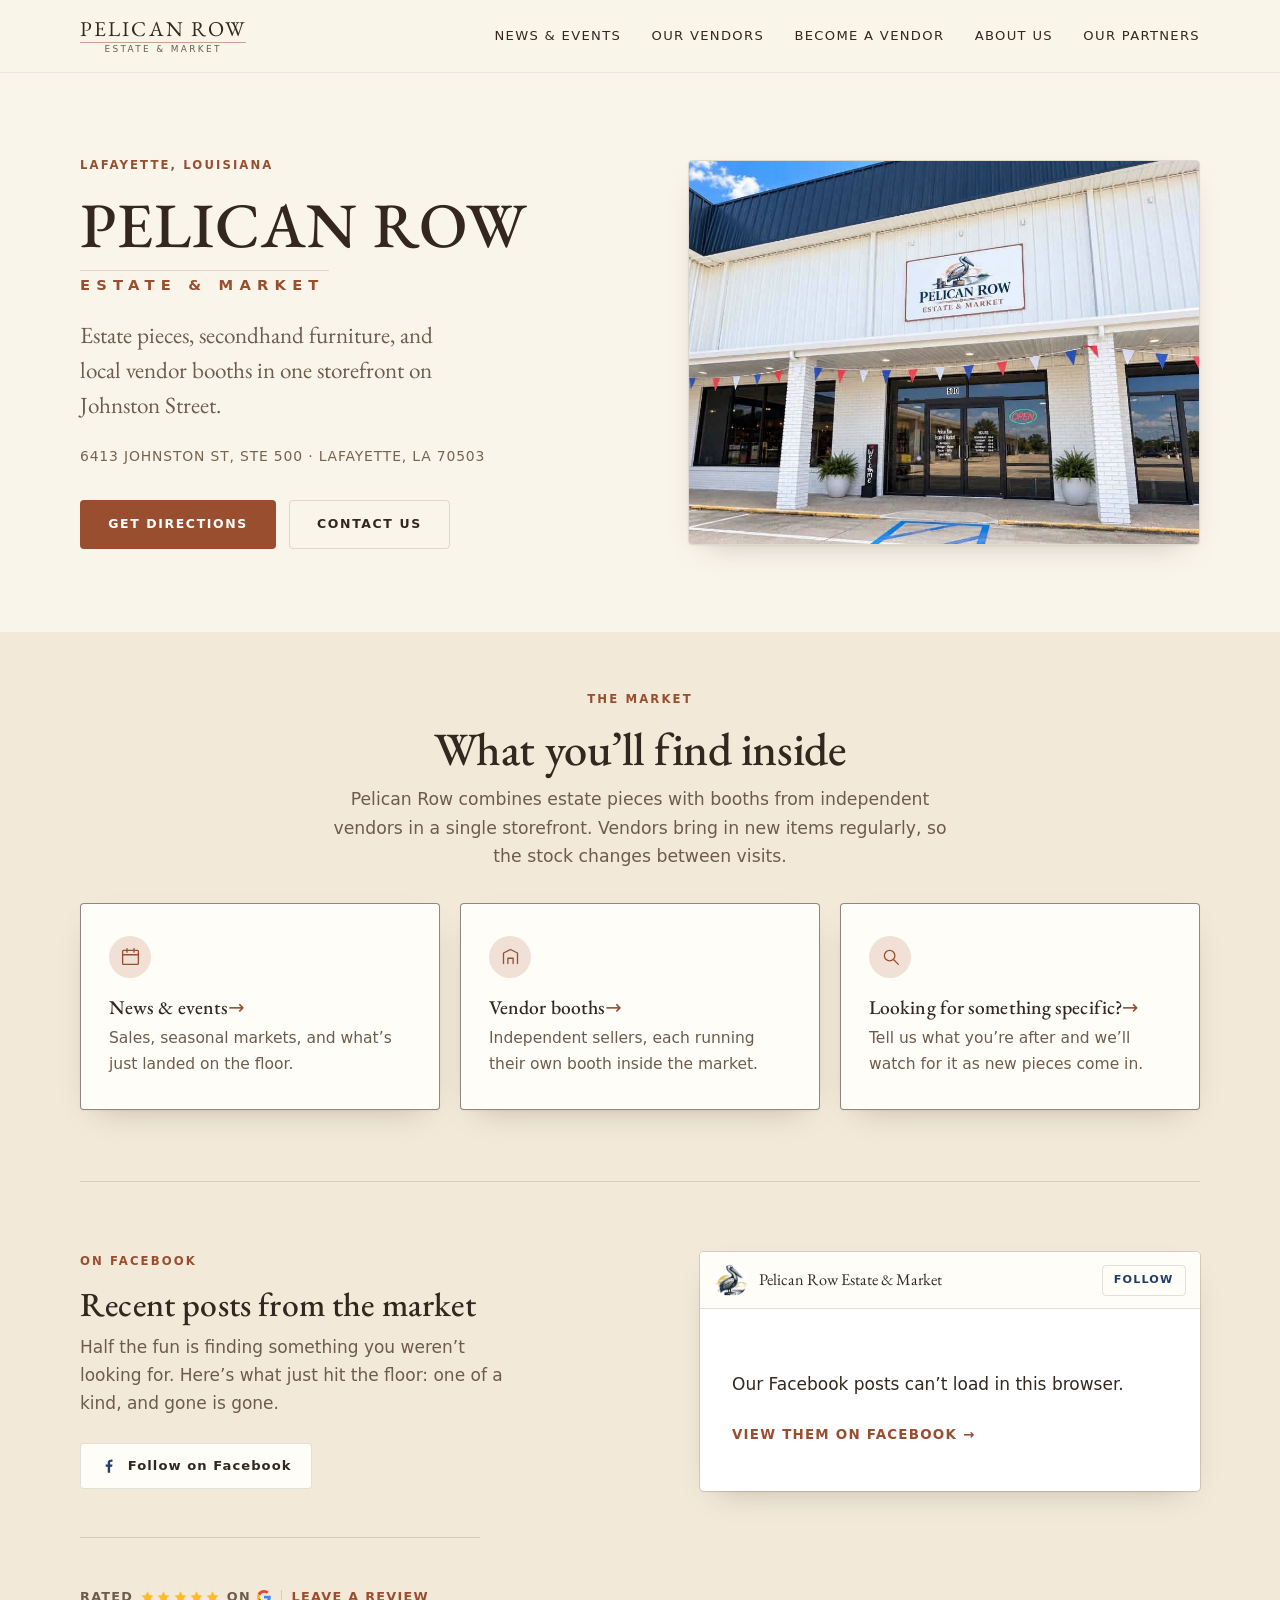
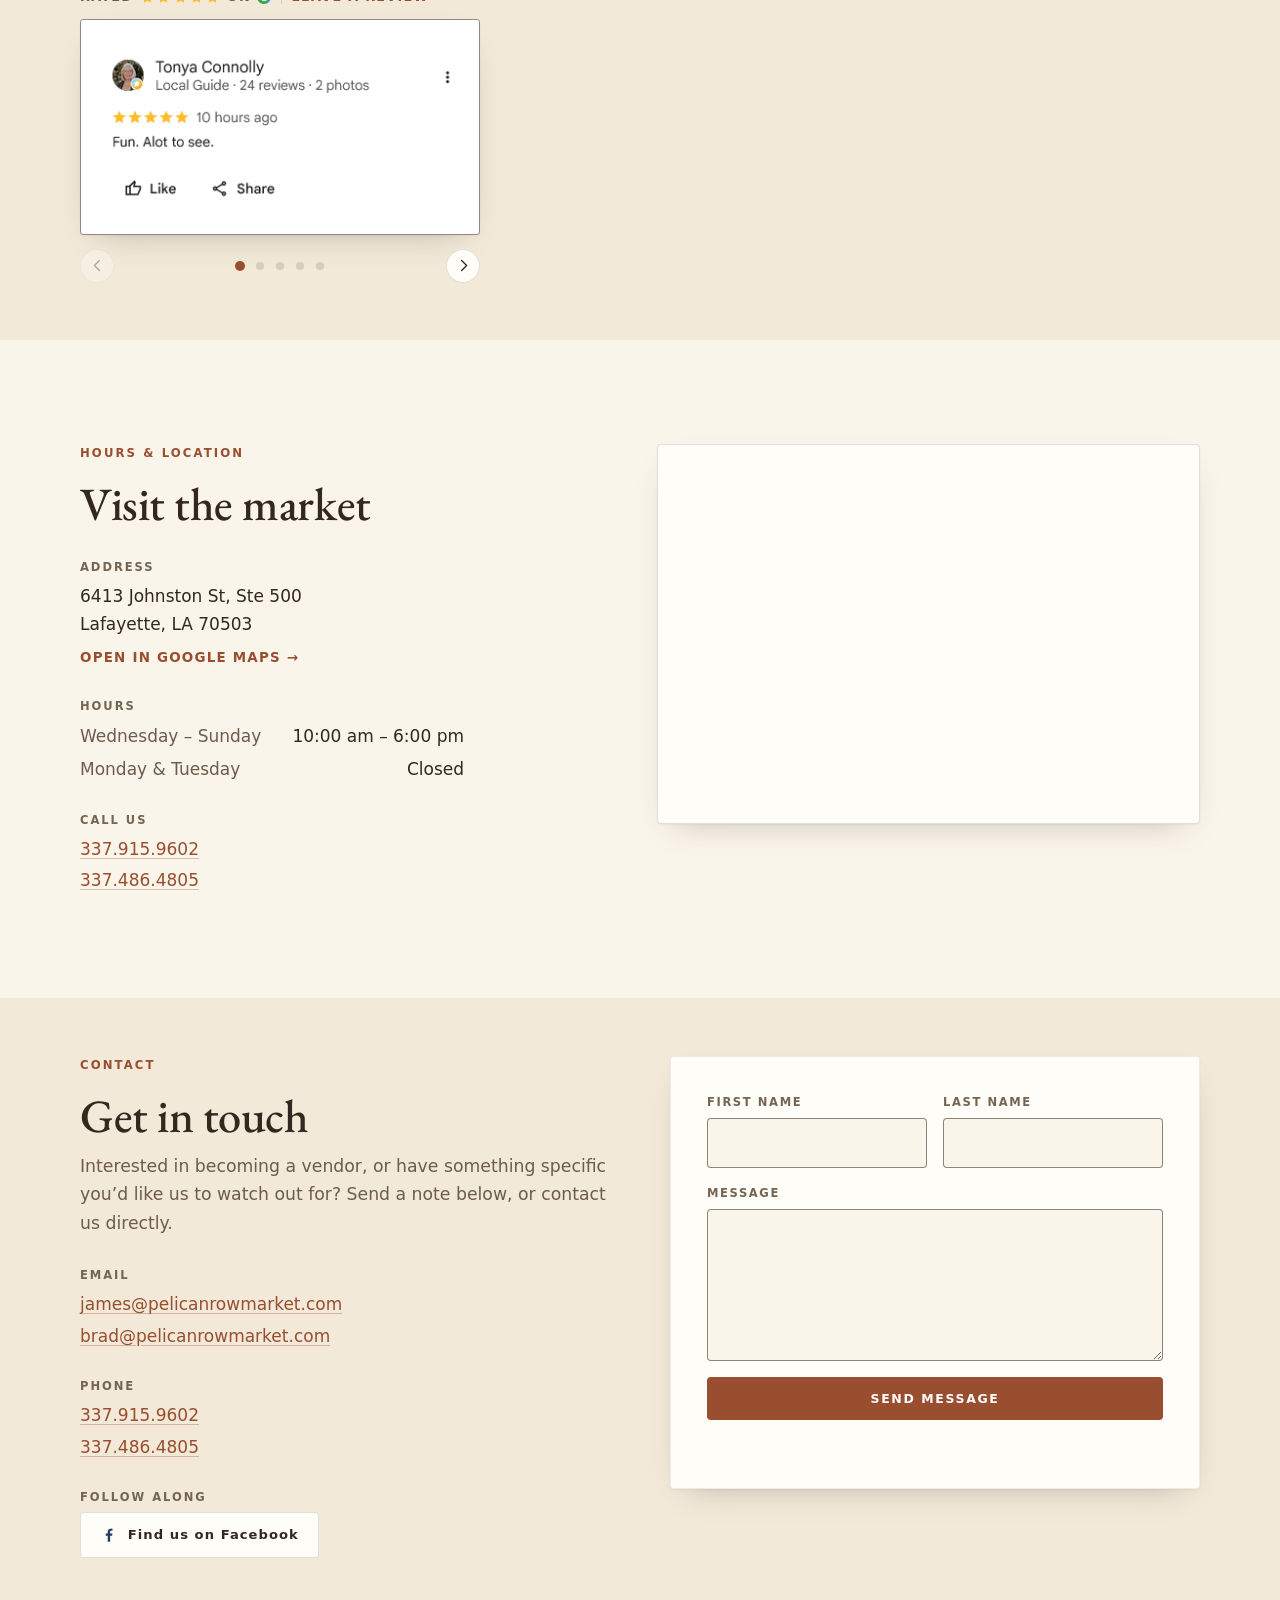
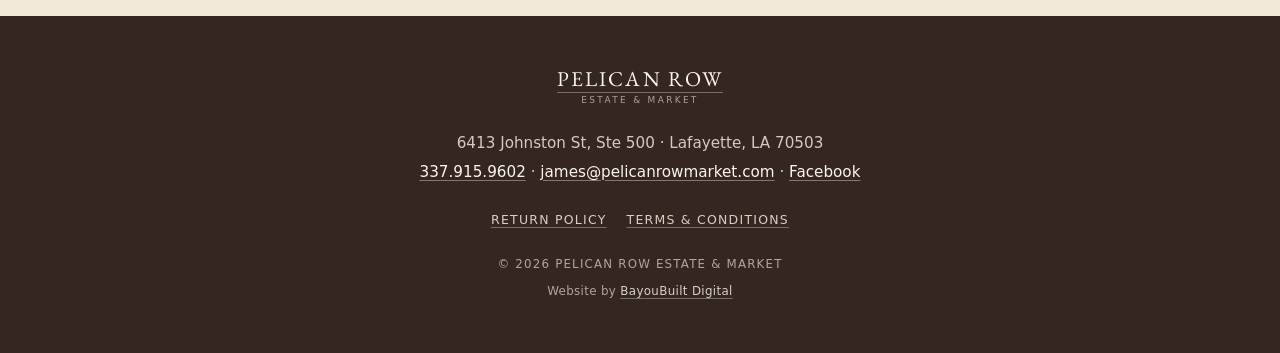
==== commit c0fbda9e: "Added new vendors" ====
--- a/index.html
+++ b/index.html
@@ -37,7 +37,7 @@
      this HTML but can keep an old styles.css / script.js from cache, leaving
      new HTML running with an old script. Bump the number whenever either
      file changes (both tags, same number). -->
-<link rel="stylesheet" href="styles.css?v=154">
+<link rel="stylesheet" href="styles.css?v=171">
 
 <!-- Local business structured data, so Google shows the right info -->
 <script type="application/ld+json">
@@ -463,6 +463,6 @@
   </div>
 </footer>
 
-<script src="script.js?v=154"></script>
+<script src="script.js?v=171"></script>
 </body>
 </html>
--- a/styles.css
+++ b/styles.css
@@ -29,9 +29,30 @@
   --navy:       #223e65;
   --navy-wash:  rgba(34, 62, 101, .08);   /* hover tint, as --brick-wash is for brick */
 
+  /* Teal, for the "New" chip on a vendor card and nothing else so far.
+     Near enough the complement of --brick to read as a deliberate second
+     accent rather than a stray colour. Lettered in white rather than --paper,
+     which the other chips use: cream on it is 3.5:1 and white 3.9:1.
+
+     Note that 3.9:1 is under the 4.5:1 AA asks for text this small — a
+     deliberate choice, made with the trade named. It clears the 3:1 that
+     applies to the chip as a UI component, and the word "New" is decoration
+     over information the card already carries. #3f7f86 was the previous value
+     and reaches 4.6:1 on white if that matters more later. */
+  --teal:       #528b90;
+
   /* Lines */
   --ink-wash:   rgba(51, 39, 31, .05);    /* hover tint for ink-lettered buttons */
 
+  /* The drawn edge on cards, the reviews frame and form fields. It used to
+     be --ink at full strength, which at 13:1 against the paper read as a
+     heavy black box once there were ten of them on a page; thinning the
+     border from 1.5px to 1px barely touched that, because the weight was
+     the colour and not the width. At .55 it still reads as a deliberate
+     dark edge and still clears WCAG 1.4.11's 3:1 for a form field's border
+     (3.4:1 against --paper, 3.5:1 against --paper-card). Darken it here if
+     the cards ever need to sit harder on the page; nothing else changes. */
+  --line-strong: rgba(51, 39, 31, 0.55);
   --line:       rgba(51, 39, 31, 0.14);
   --line-soft:  rgba(51, 39, 31, 0.08);
 
@@ -420,17 +441,17 @@
      image. If the screenshots are ever retaken against a different
      background, re-sample their edges and match this to it. */
   background: #fff;
-  /* A REAL BORDER, not a box-shadow ring. The ring was drawn with a 1.5px
-     spread, and a spread is not rounded to whole device pixels the way a
-     border width is — so with the frame landing on half pixels (left 72.5,
-     top 386.25) each edge antialiased differently: one side a solid line,
+  /* A REAL BORDER, not a box-shadow ring. The ring was drawn with a spread,
+     and a spread is not rounded to whole device pixels the way a border
+     width is — so with the frame landing on half pixels (left 72.5, top
+     386.25) each edge antialiased differently: one side a solid line,
      another a half-strength grey. Against the drop shadow underneath, that
      read as embossed.
 
      A border rounds per edge like the cards' do, so all four match. It costs
      no width either, because box-sizing is border-box: the frame stays the
      same size and the slides, at 100% of the content box, simply follow. */
-  border: 1.5px solid var(--ink);
+  border: 1px solid var(--line-strong);
   box-shadow: var(--shadow);
 }
 .reviews-track::-webkit-scrollbar { display: none; }
@@ -533,7 +554,7 @@
      the way up. The vendor cards hold theirs through the lift; these do the
      same. */
   .card-link:hover {
-    border-color: var(--ink);
+    border-color: var(--line-strong);
     box-shadow: 0 2px 4px rgba(51, 39, 31, .06), 0 22px 44px -22px rgba(51, 39, 31, .45);
     z-index: 1;
   }
@@ -557,10 +578,11 @@
      The base .card keeps its hairline, so a card that is only a card and
      not a link would still look different from one that goes somewhere.
 
-     1.5px, not 2: enough to read as a drawn edge, light enough that a grid
-     of them does not turn into a wall of boxes. The vendor cards and the
-     reviews frame use the same weight. */
-  border: 1.5px solid var(--ink);
+     1px, not 2: enough to read as a drawn edge, light enough that a grid
+     of them does not turn into a wall of boxes — 1.5px was tried first and
+     read as heavy once there were ten cards on a page. The vendor cards and
+     the reviews frame use the same weight. */
+  border: 1px solid var(--line-strong);
 }
 .card-link h3 a {
   color: inherit;
@@ -863,7 +885,7 @@
   /* --ink, like the cards: boxes on this site are outlined in the same
      near-black. 1px, not the cards' 2px — a form is a column of these and
      at 2px they would read as a stack of boxes rather than as a form. */
-  border: 1px solid var(--ink);
+  border: 1px solid var(--line-strong);
   border-radius: var(--radius);
   padding: .68rem .8rem;
   width: 100%;
@@ -1533,7 +1555,7 @@
   flex-direction: column;
   gap: .5rem;
   background: var(--paper-card);
-  border: 1.5px solid var(--ink);   /* matches the home cards and the reviews frame */
+  border: 1px solid var(--line-strong);  /* matches the home cards and the reviews frame */
   border-radius: var(--radius);
   padding: 1.5rem 1.4rem;
   box-shadow: var(--shadow);
@@ -1596,6 +1618,120 @@
   font-size: .95rem;
 }
 
+/* "New" on a card the market added in the last week. script.js writes it in
+   from data-added, so the window moves on its own and nothing here needs a
+   date in it. Lives inside the <h2> rather than beside it in .vendor-head:
+   as a third flex child it would sit a full gap away from a short name and
+   not wrap with a long one. A screen reader reads it as part of the
+   heading, "Faerybug Curios New", which is what it means. */
+/* Flags on a card — just "New" at the moment — in a strip pinned inside the
+   top right corner rather than inline after the name.
+
+   They land in the same place on every card. Inline, the chip followed the
+   name, so it sat mid-line on a short name and dropped to a second line on a
+   long one — a label that moves is a label you have to look for.
+
+   They are a layer, not content. The strip is absolutely positioned, so it
+   costs no height and no margin: a flagged card is exactly as tall as an
+   unflagged one, and a second flag could never reflow the name, the blurb or
+   the booth line.
+
+   Straddling the border says what it is: a tag ON the card, not a line IN it.
+   The half that hangs inside covers nothing, because the card's 1.5rem top
+   padding is empty there; the half that hangs outside reaches about 10px into
+   the grid's 20px row gap, which is why that gap is not tightened.
+
+   On the right. The left was tried, where a "Featured" chip once lived, and
+   it crowded the avatar — two round things in the same corner. On the right
+   the chip has the empty end of the head row to itself. Nothing collides
+   there either: straddling the border puts its lower edge about 12px in,
+   above the head row, which does not start until the 1.5rem padding ends. */
+.vendor-flags {
+  position: absolute;
+  top: 0;
+  transform: translateY(-50%);
+
+  display: flex;
+  flex-wrap: wrap-reverse;     /* a wrapped second flag stacks upward */
+  gap: .35rem;
+
+  margin: 0;
+  padding: 0;
+  list-style: none;
+  /* Half the card, less the gutter, so a strip can never reach the far side. */
+  max-width: calc(50% - 1.1rem);
+}
+
+.vendor-flags-end { right: 1.1rem; justify-content: flex-end; }
+
+.vendor-flag {
+  /* Rounder than the site's 4px --radius: a pill reads as a tag pinned to the
+     card, where a softened rectangle just looked like a small version of the
+     card's own corners. The side padding goes up with it, or the letters
+     crowd the curve. The .1em tracking hangs after the last letter, so the
+     right padding is taken back by that much — same correction as the event
+     date chip. */
+  padding: .22rem calc(.62rem - .1em) .22rem .62rem;
+  border-radius: 999px;
+  /* A ring a shade or two down from the fill. It draws the pill's edge
+     against the card border it is sitting across, which the flat fill alone
+     left looking like a smudge where the two met. Not --line-strong: a brown
+     ring on a teal pill reads as dirt rather than as an outline. Inside the
+     box, because box-sizing is border-box, so the chip does not grow. */
+  border: 1px solid #3c686c;
+  color: var(--paper);
+  font-family: var(--sans);
+  font-size: .6rem;
+  font-weight: 700;
+  letter-spacing: .1em;
+  text-transform: uppercase;
+  white-space: nowrap;
+}
+
+/* Teal for "New", which is a fact about the card and states itself. White
+   letters, not --paper: see the note on --teal. */
+.vendor-flag-new { background: var(--teal); color: #fff; }
+
+/* A band across the grid, naming the run of cards under it. script.js writes
+   both of these in, because it is also what moves the featured cards up — the
+   label and the order it describes have to arrive together or the band is a
+   lie. (With JavaScript off, neither happens: a plain alphabetical list,
+   which is honest.)
+
+   This is the quiet way to say "featured". A chip on each card repeats the
+   same word four times in the busiest part of the card; one line above the
+   row says it once and leaves the cards alone. The band spans every column
+   so it reads as a divider rather than a short label stranded over the
+   first card. */
+.vendors-band {
+  grid-column: 1 / -1;
+  max-width: none;           /* .vendor's half-wrap cap is not wanted here */
+  margin: 0;
+  font-family: var(--sans);
+  font-size: .73rem;
+  font-weight: 600;
+  letter-spacing: .18em;
+  text-transform: uppercase;
+  color: var(--brick);
+}
+
+/* One rule for the whole page, above the second band, and none trailing off
+   the words. A trailing rule on each band was tried: two lines where the job
+   needs one, and the Featured one in brick pulled more attention than the
+   group it was labelling.
+
+   Spacing is the thing to watch here. The first version of this separator
+   used 1.1rem + 1.6rem around it and pushed the rest of the vendors out of
+   sight below the featured row. This is deliberately tight — enough that the
+   rule is clearly dividing the two groups, not enough to make the second
+   group feel like another page. */
+.vendors-band-rest {
+  margin-top: .5rem;
+  padding-top: .9rem;
+  border-top: 1px solid var(--line);
+  color: var(--ink-faint);
+}
+
 .vendor-booth {
   display: block;
   margin-top: .3rem;
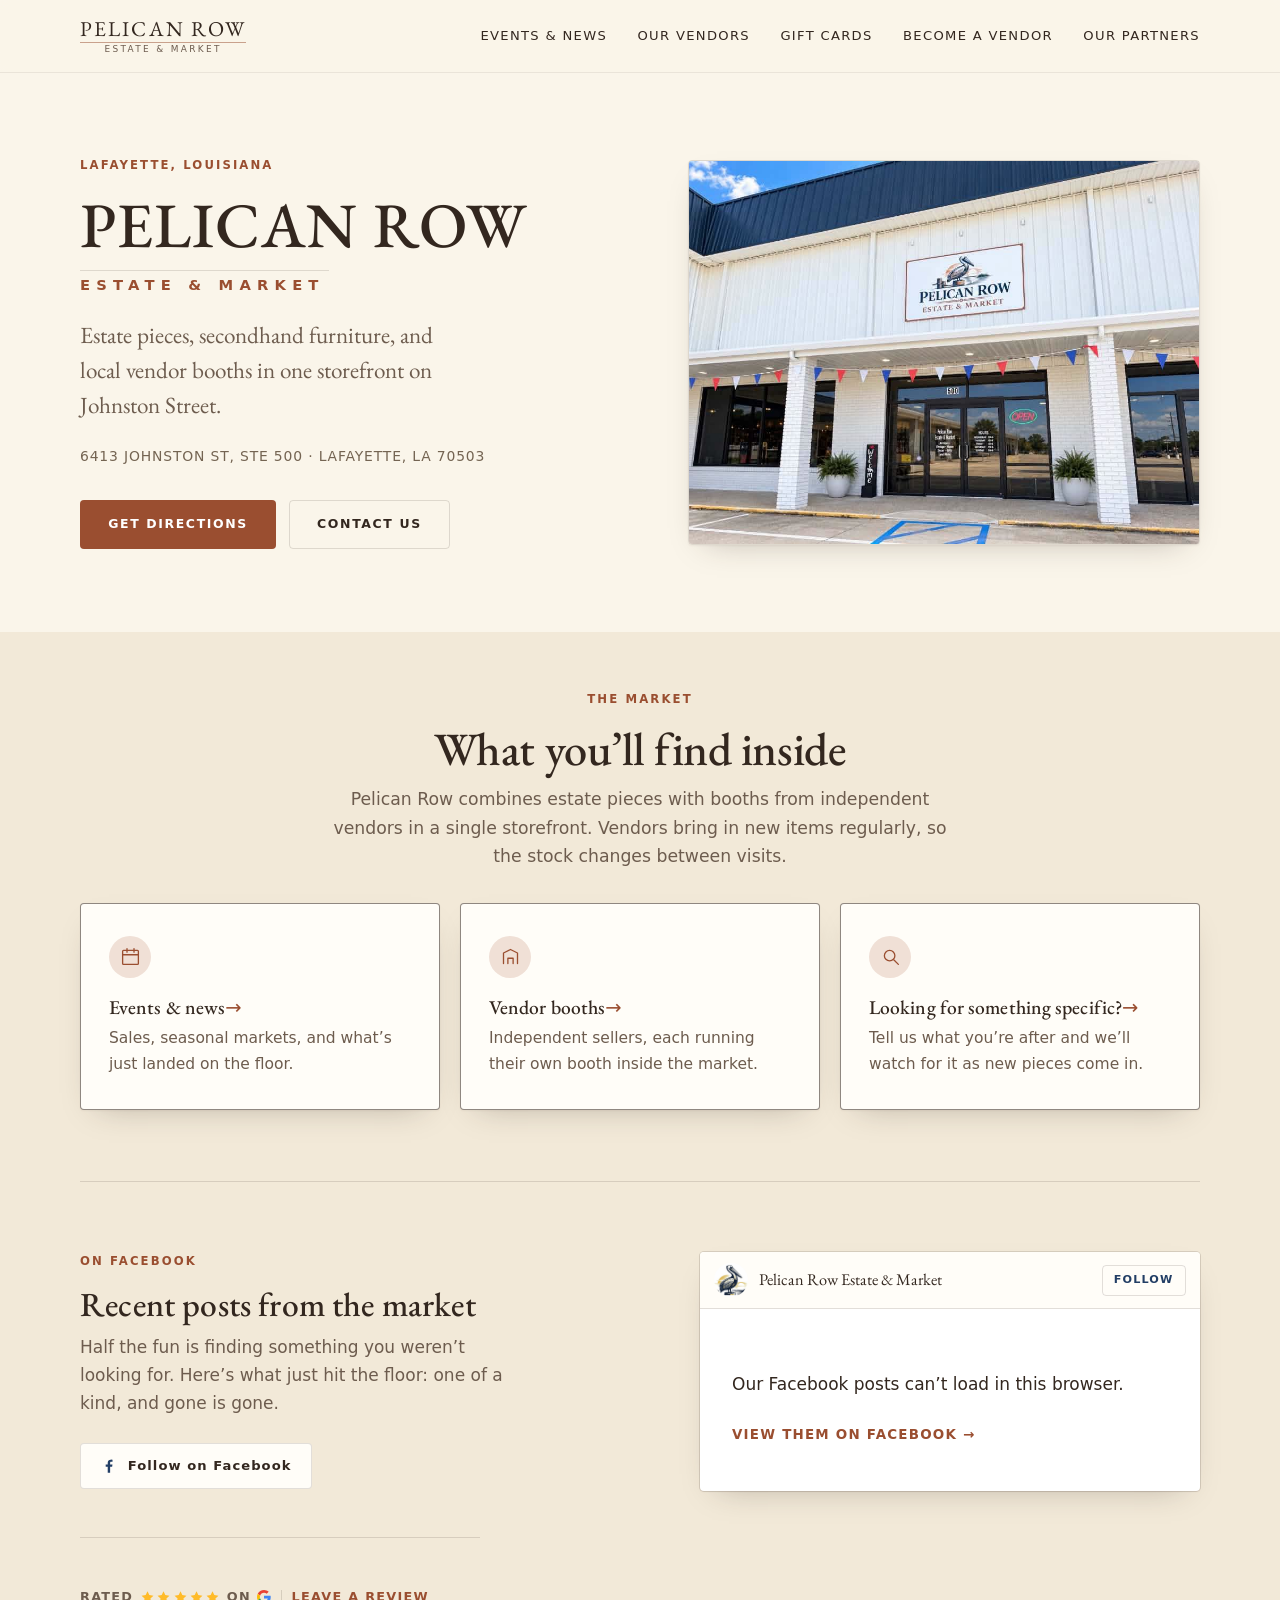
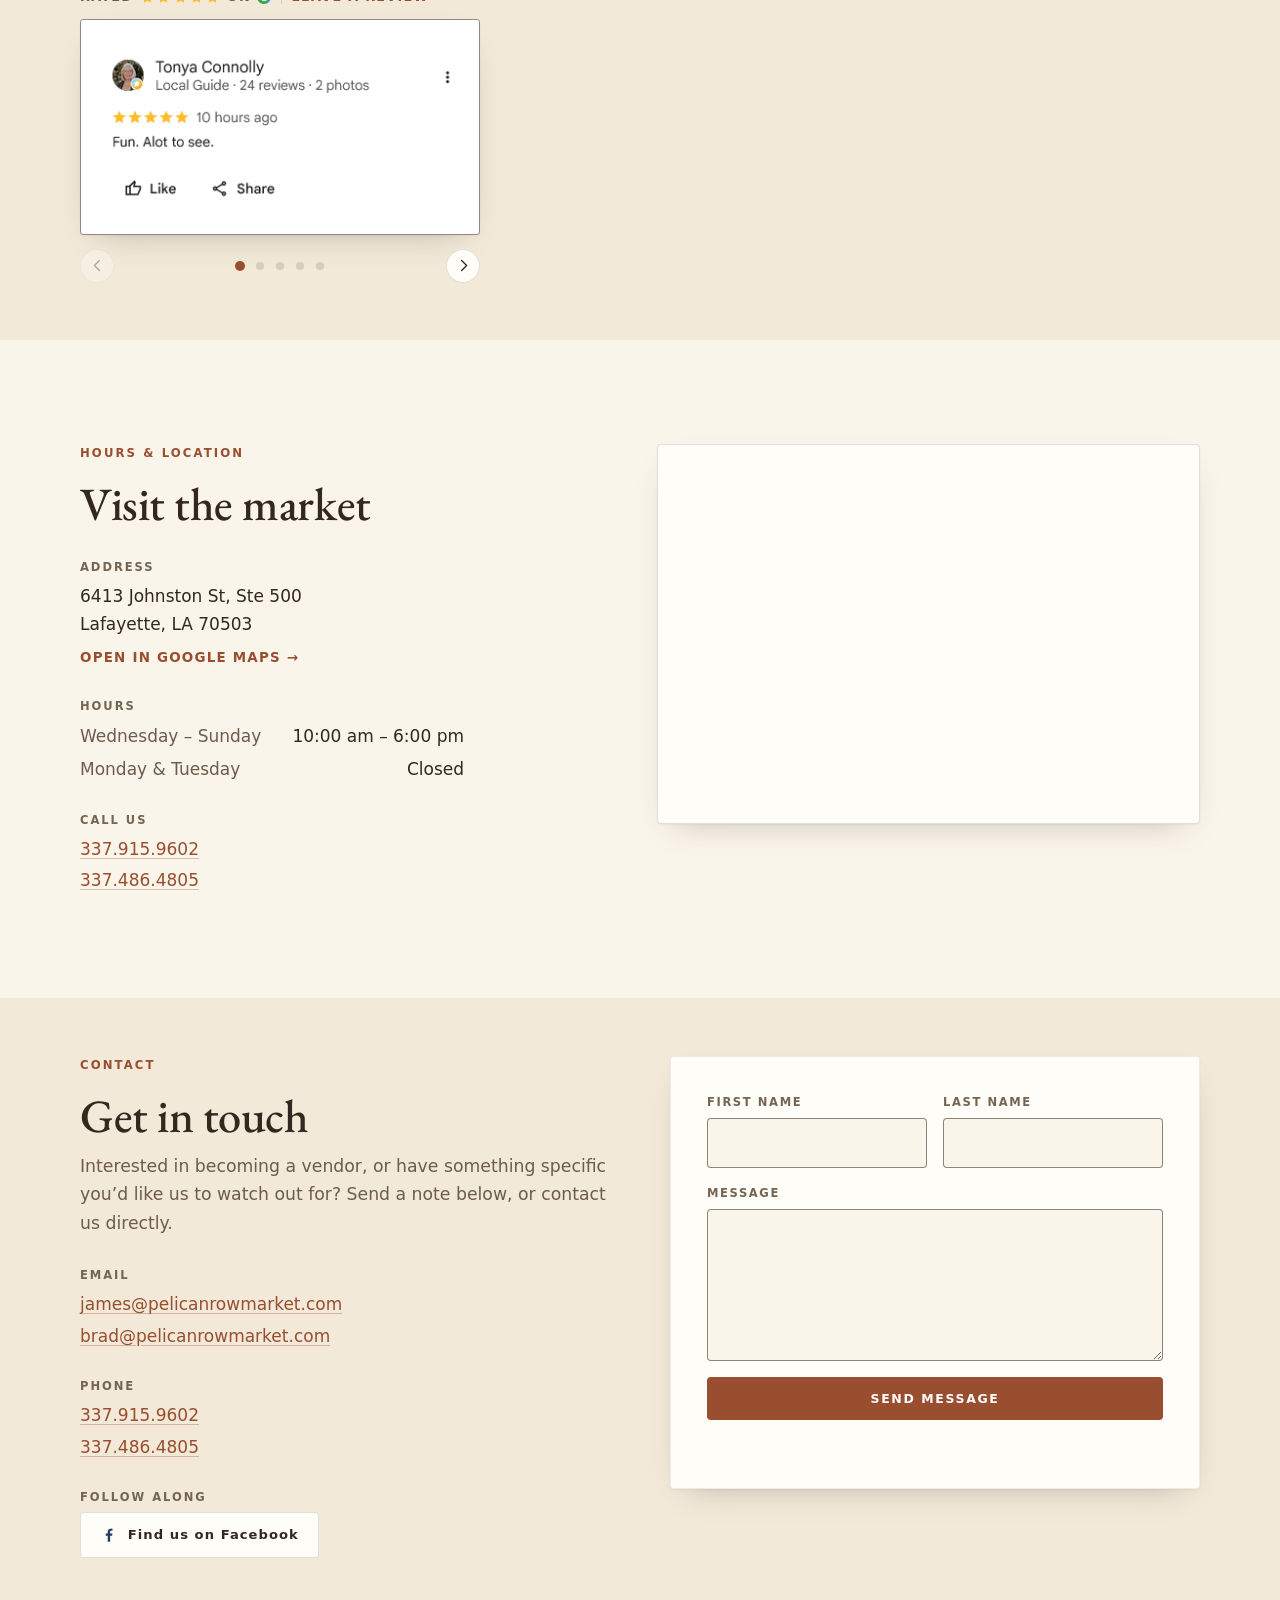
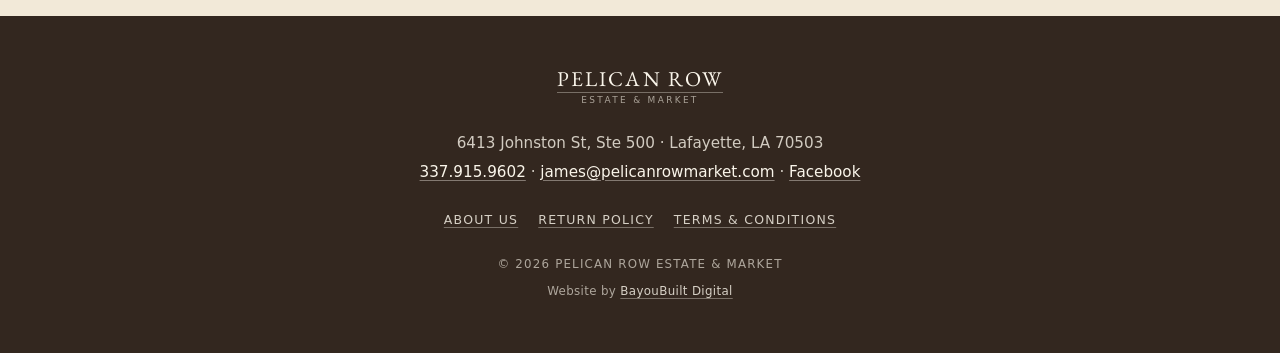
==== commit 28ca6819: "Updated events/news page & added gift cards page" ====
--- a/index.html
+++ b/index.html
@@ -37,7 +37,7 @@
      this HTML but can keep an old styles.css / script.js from cache, leaving
      new HTML running with an old script. Bump the number whenever either
      file changes (both tags, same number). -->
-<link rel="stylesheet" href="styles.css?v=171">
+<link rel="stylesheet" href="styles.css?v=204">
 
 <!-- Local business structured data, so Google shows the right info -->
 <script type="application/ld+json">
@@ -110,10 +110,10 @@
     </button>
 
     <nav class="site-nav" id="siteNav" aria-label="Main">
-      <a href="events.html">News &amp; Events</a>
+      <a href="events.html">Events &amp; News</a>
       <a href="vendors.html">Our Vendors</a>
+      <a href="gift-cards.html">Gift Cards</a>
       <a href="become-a-vendor.html">Become a Vendor</a>
-      <a href="about.html">About Us</a>
       <a href="partners.html">Our Partners</a>
 
     </nav>
@@ -168,7 +168,7 @@
           <span class="card-mark" aria-hidden="true">
             <svg viewBox="0 0 24 24"><rect x="3" y="5" width="18" height="16" rx="1"/><path d="M3 10h18"/><path d="M8 3v4"/><path d="M16 3v4"/></svg>
           </span>
-          <h3><a href="events.html">News &amp; events</a></h3>
+          <h3><a href="events.html">Events &amp; news</a></h3>
           <p>Sales, seasonal markets, and what&rsquo;s just landed on the floor.</p>
         </li>
         <li class="card card-link">
@@ -262,17 +262,17 @@
               </li>
             </ul>
 
-            <div class="reviews-controls" data-carousel-nav>
+            <div class="carousel-controls reviews-controls" data-carousel-nav>
               <button type="button" class="carousel-btn" data-carousel-prev aria-label="Previous review">
                 <svg viewBox="0 0 24 24" aria-hidden="true" focusable="false"><path d="M15 4l-8 8 8 8"/></svg>
               </button>
 
-              <div class="reviews-dots" data-carousel-dots>
-                <button type="button" class="reviews-dot" aria-label="Review 1 of 5" aria-current="true"></button>
-                <button type="button" class="reviews-dot" aria-label="Review 2 of 5"></button>
-                <button type="button" class="reviews-dot" aria-label="Review 3 of 5"></button>
-                <button type="button" class="reviews-dot" aria-label="Review 4 of 5"></button>
-                <button type="button" class="reviews-dot" aria-label="Review 5 of 5"></button>
+              <div class="carousel-dots" data-carousel-dots>
+                <button type="button" class="carousel-dot" aria-label="Review 1 of 5" aria-current="true"></button>
+                <button type="button" class="carousel-dot" aria-label="Review 2 of 5"></button>
+                <button type="button" class="carousel-dot" aria-label="Review 3 of 5"></button>
+                <button type="button" class="carousel-dot" aria-label="Review 4 of 5"></button>
+                <button type="button" class="carousel-dot" aria-label="Review 5 of 5"></button>
               </div>
 
               <button type="button" class="carousel-btn" data-carousel-next aria-label="Next review">
@@ -296,11 +296,22 @@
               <p>Recent posts from our Facebook page show here.</p>
               <a class="link-arrow" href="https://www.facebook.com/p/Pelican-Row-Estate-Market-100091994943430/" target="_blank" rel="noopener">View them on Facebook</a>
             </div>
-            <!-- script.js sizes the iframe and scales this wrapper. -->
+            <!-- script.js sizes the iframe and scales this wrapper.
+
+                 likebox.php, NOT the current page.php Page Plugin. In
+                 October 2026 page.php started returning a page header and
+                 no posts at all: not this page, not our markup, not the
+                 href form. Meta's own facebook.com/meta renders empty
+                 through it too, and every tab does, so it is theirs to fix.
+                 likebox.php is the plugin page.php replaced, announced for
+                 removal in 2015 and still serving posts. A stopgap, with
+                 the matching risk: if it goes dark as well, add is-blocked
+                 to .feed-frame and the panel falls back to the card behind
+                 this iframe. -->
             <div class="feed-scale">
               <iframe
             title="Recent Facebook posts from Pelican Row Estate &amp; Market"
-            src="https://www.facebook.com/plugins/page.php?href=https%3A%2F%2Fwww.facebook.com%2Fp%2FPelican-Row-Estate-Market-100091994943430%2F&amp;tabs=timeline&amp;width=500&amp;height=690&amp;small_header=true&amp;hide_cover=true&amp;show_facepile=false"
+            src="https://www.facebook.com/plugins/likebox.php?href=https%3A%2F%2Fwww.facebook.com%2Fp%2FPelican-Row-Estate-Market-100091994943430%2F&amp;width=500&amp;height=690&amp;stream=true&amp;show_faces=false&amp;header=false"
             loading="lazy"
             scrolling="no"
             allowfullscreen
@@ -452,7 +463,8 @@
       <a href="mailto:james@pelicanrowmarket.com">james@pelicanrowmarket.com</a> &middot;
       <a href="https://www.facebook.com/p/Pelican-Row-Estate-Market-100091994943430/" target="_blank" rel="noopener">Facebook</a>
     </p>
-    <nav class="footer-links" aria-label="Legal">
+    <nav class="footer-links" aria-label="More">
+      <a href="about.html">About Us</a>
       <a href="return-policy.html">Return Policy</a>
       <a href="terms.html">Terms &amp; Conditions</a>
     </nav>
@@ -463,6 +475,6 @@
   </div>
 </footer>
 
-<script src="script.js?v=171"></script>
+<script src="script.js?v=204"></script>
 </body>
 </html>
--- a/styles.css
+++ b/styles.css
@@ -470,7 +470,7 @@
 }
 .review-slide img { width: 100%; height: auto; }
 
-.reviews-controls {
+.carousel-controls {
   display: flex;
   align-items: center;
   gap: .75rem;
@@ -500,13 +500,201 @@
 }
 .carousel-btn:disabled { opacity: .35; cursor: default; }
 
-.reviews-dots { display: flex; margin-inline: auto; }
+.carousel-dots { display: flex; margin-inline: auto; }
+
+/* The flyer carousel. The group of images in the markup becomes the track:
+   a horizontal scroller one slide wide, so swipe and arrow keys work on
+   their own and the arrows and dots below just drive the same scroll.
+
+   Two flyers side by side in half a column are two small flyers; stacked,
+   they push the words that explain them off the screen. One at a time keeps
+   each at full size.
+
+   The slot is as tall as the tallest flyer and the shorter one sits centred
+   in it, so paging does not change the height of the entry and bump the text
+   under it around. */
+.event-flyers.is-carousel {
+  display: flex;
+  gap: 0;
+  max-width: none;
+  /* A fixed slot, so the height does not change as you page and the text
+     under it never moves. 4:3 is the shape of the flyers the market
+     publishes, so the common case fills the box exactly. */
+  aspect-ratio: 4 / 3;
+  /* NOT a user-scrollable strip on a pointer device. It was `overflow-x:
+     auto` with scroll snap, which gave swipe and arrow keys for free, but
+     it also made the slot a scroll container sitting in the middle of the
+     page: a trackpad gesture that drifted even slightly sideways got
+     captured by it, and the page stopped moving under the cursor. Reading
+     past a flyer should never be interrupted by the flyer.
+
+     Hidden on both axes on purpose. `overflow-x: auto` alone computes
+     overflow-y to auto as well, which is a second way for the same thing to
+     happen. scrollLeft still works from script, which is all the arrows and
+     the dots need.
+
+     Touch devices get the scroller back further down — see the coarse
+     pointer block. */
+  overflow: hidden;
+  align-items: center;
+
+  /* A visible slot, which is the whole reason a centred flyer reads as
+     centred. The slot is the full width of the column and the flyers in it
+     are different shapes, so a portrait one sits with 100px of nothing
+     either side. With no edge to that nothing, the picture looked
+     indented against the lone flyers above and below it, which start at
+     the column's edge. With an edge, the same picture is centred in a
+     frame and the spare width belongs to the frame.
+
+     A hairline and nothing else — no fill. The border is doing the whole
+     job on its own: it draws the viewer as an object, and once the object
+     is there the picture inside it is plainly centred rather than badly
+     left-aligned. A card-paper fill was tried and is one thing too many;
+     the frame does not need to be a surface, and leaving the page showing
+     through keeps a flyer sitting on the same paper as everything else.
+
+     The same hairline the flyers themselves carry, so the viewer and the
+     picture in it belong to one family. */
+  box-shadow: 0 0 0 1px var(--line);
+  border-radius: var(--radius);
+}
+/* Both selectors, and the second one on purpose: inside a column
+   `.events-split .flyer-zoom` caps a flyer at 340px, and it is further down
+   the file, so a slide needs the extra class to outrank it rather than tie
+   with it. A slide that is narrower than its track shows the next one
+   peeking in beside it, which is exactly the crowding this replaced. */
+/* Centred in the slide, and the frame on the track is what makes that read.
+   The flyers in a carousel are not all the same shape — the sale poster is
+   4:3 and fills the slot, the parking map is portrait and about 330px wide
+   — so a centred portrait has empty space either side of it. Against bare
+   paper that looked like a picture nudged off the left margin every other
+   image and every line of text on the page starts from. Inside a frame it
+   reads as a picture centred in a viewer, which is what it is.
+
+   Flush left was tried instead and is wrong: it lines the pictures up but
+   leaves the slot's spare width hanging off one side, and what was missing
+   was the frame, not the alignment.
+
+   The padding is on the SLIDE, not on the track. A scroll container clips
+   at its padding edge, so padding on the track would let the next slide
+   show through the gap between the frame and the picture — the poster is
+   exactly as wide as a slide, so a strip of it would sit inside the frame's
+   right-hand margin. On the slide the inset comes out of the slide's own
+   width and the clip still happens exactly at the frame. */
+.event-flyers.is-carousel > *,
+.event-flyers.is-carousel > .flyer-zoom {
+  flex: 0 0 100%;
+  max-width: 100%;
+  height: 100%;
+  padding: .85rem;
+  display: flex;
+  align-items: center;
+  justify-content: center;
+}
+
+/* ── Swipe, on touch devices only ─────────────────────────
+   The slot goes back to being a real scroller where the primary input is a
+   finger, which is the one place the original scroller was never the
+   problem. What broke was the trackpad: a wheel gesture with any sideways
+   drift in it latches onto a horizontal scroller and the page stops moving
+   under the cursor. Touch does not behave that way — the browser locks a
+   pan to one axis as it starts, so a vertical swipe scrolls the page and a
+   horizontal one pages the flyers, and neither steals the other.
+
+   So the fix is not to make one element behave for both inputs, it is to
+   give the scroller only to the input it works for. `hover: none` and
+   `pointer: coarse` together mean a device whose main pointer is a finger:
+   phones and tablets. A laptop with a touchscreen reports a fine pointer
+   and keeps the hidden overflow, which is the right way round — that is
+   the machine with the trackpad that caused this.
+
+   `overflow-y: hidden` is what keeps it to one axis. It has to be stated:
+   leaving it at `visible` beside an `overflow-x` that is not visible makes
+   the browser compute it to auto, and a vertically scrollable strip in the
+   middle of the page is the whole thing we are avoiding.
+
+   overscroll-behavior-x stops a swipe past the last flyer from chaining
+   outward and triggering the browser's back gesture. Snapping does the
+   paging; script.js already turns it off while an arrow animation is
+   running and back on after, so the two cannot fight.
+
+   Everything else still works on a phone: the arrows are 44px, the dots
+   are buttons, and a tap still opens the flyer full size — a touch that
+   turns into a pan does not fire a click. */
+@media (hover: none) and (pointer: coarse) {
+  .event-flyers.is-carousel {
+    overflow-x: auto;
+    overflow-y: hidden;
+    scroll-snap-type: x mandatory;
+    overscroll-behavior-x: contain;
+    scrollbar-width: none;
+  }
+  .event-flyers.is-carousel::-webkit-scrollbar { display: none; }
+  .event-flyers.is-carousel > *,
+  .event-flyers.is-carousel > .flyer-zoom { scroll-snap-align: start; }
+}
+
+/* Every flyer is sized to the HEIGHT of the slot, not its width, and keeps
+   its own proportions. A poster and a portrait map do not share an aspect
+   ratio, so fitting both to the width left whichever was wider sitting in a
+   band of empty space half the height of the slot. Fitting to the height
+   fills it: the landscape flyer spans the full width, the portrait map is
+   full height and narrower, and neither is cropped — these are pictures with
+   words on them, so `cover` is not an option.
+
+   The same rule has to beat `.events-split .event-flyer`, which caps a flyer
+   at 340px for the stacked layout and is further down the file. That cap was
+   what kept these pictures at 340px inside a 536px slide.
+
+   Sized with max-width and max-height rather than height: 100% and
+   object-fit: contain. Both fit the picture inside the slot, but object-fit
+   letterboxes it INSIDE an element box that stays the full size of the slot,
+   and a flyer carries a 1px ring and a drop shadow — which would then have
+   been drawn around the empty space rather than around the picture. Letting
+   the element take its own proportions keeps the frame on the artwork. */
+.event-flyers.is-carousel .event-flyer {
+  width: auto;
+  height: auto;
+  max-width: 100%;
+  max-height: 100%;
+}
+
+/* Controls under the flyers rather than over them: a flyer is a poster and
+   an arrow sitting on top of one covers the part somebody is reading.
+
+   Wherever the flyers are pulled above the text with order: -1, the
+   controls have to come with them, or they drop to the bottom of the entry
+   and end up steering a carousel three paragraphs away. They sit after the
+   track in the markup, so matching its order is enough to keep them
+   together. */
+/* The flyer controls sit together as one group rather than pushed to the
+   ends of the row. `.carousel-dots` has `margin-inline: auto`, which is what
+   throws the arrows to the edges on the reviews carousel: there the track is
+   a single wide card and the arrows mark its corners. A flyer slot is
+   narrower and changes width with the column, so arrows pinned to its edges
+   drifted away from the dots they belong with. Scoped to .flyers-controls,
+   so the reviews carousel keeps its own arrangement.
+
+   The group is centred on the SLOT, and stays centred even though the
+   slides themselves are flush left. It was briefly moved to the left edge
+   to follow them; that was wrong. The controls belong to the whole
+   carousel, not to whichever picture is showing, so they stay put on the
+   centre line of the box while the pictures inside it change shape. */
+.flyers-controls {
+  margin-top: .9rem;
+  justify-content: center;
+  gap: 1rem;
+}
+.flyers-controls .carousel-dots { margin-inline: 0; }
+
+.events-split .flyers-controls { order: -1; }
+
 
 /* The button IS the touch target (20x24), and the visible 8px dot is drawn
    by the pseudo-element inside it. An earlier version kept 8px buttons and
    overflowed a bigger ::before out of each one, but neighbouring dots then
    overlapped and stole each other's clicks. */
-.reviews-dot {
+.carousel-dot {
   width: 20px; height: 24px;
   padding: 0;
   border: 0;
@@ -515,15 +703,15 @@
   place-items: center;
   cursor: pointer;
 }
-.reviews-dot::before {
+.carousel-dot::before {
   content: "";
   width: 8px; height: 8px;
   border-radius: 50%;
   background: var(--line);
   transition: background-color .18s, transform .18s;
 }
-.reviews-dot:hover::before { background: var(--ink-faint); }
-.reviews-dot[aria-current="true"]::before { background: var(--brick); transform: scale(1.25); }
+.carousel-dot:hover::before { background: var(--ink-faint); }
+.carousel-dot[aria-current="true"]::before { background: var(--brick); transform: scale(1.25); }
 
 /* ── Cards ───────────────────────────────────────────────── */
 
@@ -797,6 +985,49 @@
 .hours dt { color: var(--ink-soft); }
 .hours dd { margin: 0; font-variant-numeric: tabular-nums; }
 
+/* The gift card denominations. A run of figures separated by hairlines, not
+   a bulleted list and NOT a row of bordered plates.
+
+   The plates were the first attempt and they were wrong: a bordered,
+   rounded, filled box at button size is a signifier for "press me", and
+   there is nothing here to press. An element that looks interactive and is
+   not earns a failed click, and a visitor who has made one trusts the rest
+   of the page a little less. Nothing on this page is buyable, so nothing on
+   it should look buyable.
+
+   Set in the serif at reading size, because these are prices rather than
+   labels, with tabular figures so the digits line up.
+
+   Separated by a bullet, the way the market writes the list. It hangs off
+   the END of each figure rather than sitting before the next one: a border
+   or a leading mark on the following item gets stranded at the start of a
+   wrapped row, reading as though a figure were missing from the line above.
+   A trailing one at the end of a wrapped row reads as "continues", which is
+   what it means.
+
+   `content: "\2022" / ""` gives the bullet an empty alternative text, so a
+   screen reader says six amounts rather than six amounts with "bullet"
+   between each. Browsers without that syntax read the character, which is
+   no worse than the markup it replaced. */
+.amounts {
+  list-style: none;
+  margin: 0 0 1.25rem;
+  padding: 0;
+  display: flex;
+  flex-wrap: wrap;
+  column-gap: .85rem;
+  row-gap: .3rem;
+  font-size: 1.2rem;
+  font-variant-numeric: tabular-nums;
+  color: var(--ink);
+}
+.amounts li { margin: 0; }
+.amounts li:not(:last-child)::after {
+  content: "\2022" / "";
+  margin-left: .85rem;
+  color: var(--ink-faint);
+}
+
 .link-arrow {
   display: inline-block;
   margin-top: .55rem;
@@ -1061,6 +1292,15 @@
 }
 .slide.is-active { opacity: 1; }
 
+/* Hold the right of the frame when the banner has to crop. object-fit:cover
+   trims from both sides evenly, which is right for a photo of a room and
+   wrong for one with its subject off to one side: the gift cards sit right
+   of centre in that picture and the left is empty slate, so an even crop
+   loses cards and keeps nothing. No effect at desktop, where that banner is
+   wider than it is cropped; it earns its place at the widths where the
+   banner goes squarer and would otherwise cut the cards in half. */
+.page-head-right .slide { object-position: 72% center; }
+
 /* A light wash only, enough to tie ten different photos into one band and
    to stop the brightest of them glaring. The text does not depend on it:
    legibility is the plate's job, which is what lets this stay light enough
@@ -1236,12 +1476,27 @@
   align-items: start;
 }
 
+/* A lone flyer in this wrapper would stretch across the whole entry, which
+   is a poster at 820px. Capped to the width one of a pair gets, so entries
+   stacked on the page show their flyers at the same size: the row less its
+   gap, halved. Derived rather than typed, so changing the gap cannot leave
+   the two out of step. */
+.event-flyers > :only-child { max-width: calc((100% - 1rem) / 2); }
+
 /* Two images side by side need more width than the 260px media column, so
-   this entry drops to a single column and carries the pair under its text.
-   The text is capped at a readable measure rather than running the full
-   width of the entry. */
-.event-upcoming.event-media { grid-template-columns: minmax(0, 1fr); }
-.event-upcoming .event-body { max-width: 62ch; }
+   an entry carrying a PAIR drops to a single column and runs them under its
+   text. The text is then capped at a readable measure rather than running
+   the full width of the entry.
+
+   Scoped with :has() to the entries that actually have a .event-flyers
+   wrapper. It used to apply to every .event-upcoming, which was fine while
+   only one upcoming entry existed and it had two flyers; a second upcoming
+   entry with a single flyer inherited the full-width layout and blew that
+   flyer up to 820px. One image still belongs in the 260px media column. */
+.event-upcoming.event-media:has(.event-flyers) {
+  grid-template-columns: minmax(0, 1fr);
+}
+.event-upcoming:has(.event-flyers) .event-body { max-width: 62ch; }
 
 /* ── Flyer lightbox ───────────────────────────────────────
    script.js wraps each flyer in .flyer-zoom, so that button becomes the
@@ -1440,6 +1695,72 @@
 
 .event-upcoming .fb-button { margin-top: 1.2rem; }
 
+/* Stands in for the upcoming list once everything in it has expired. Same
+   dashed card as the vendor search's no-results note: both say "there is
+   nothing here right now", and a visitor who has seen one recognises the
+   other. */
+.events-empty {
+  margin: 0;
+  padding: 1.5rem;
+  background: var(--paper-card);
+  border: 1px dashed var(--line);
+  border-radius: var(--radius);
+  color: var(--ink-soft);
+}
+
+/* Events on the left, news on the right, in both halves of the page. One
+   long interleaved list meant a sale and an announcement competed for the
+   same slot and a visitor scanning for "when is the next sale" had to read
+   past the news to find it. Two columns keep each kind findable without
+   either disappearing.
+
+   align-items: start so a short column does not stretch to match a tall
+   one, and minmax(0, 1fr) rather than 1fr because a grid track's default
+   min-width is auto: a wide flyer inside would otherwise push the column
+   past its share and overflow the page. */
+.events-split {
+  display: grid;
+  grid-template-columns: minmax(0, 1fr) minmax(0, 1fr);
+  gap: 2.5rem 3rem;
+  align-items: start;
+}
+
+.events-col-title {
+  margin: 0 0 1.1rem;
+  font-family: var(--sans);
+  font-size: .73rem;
+  font-weight: 600;
+  letter-spacing: .18em;
+  text-transform: uppercase;
+  color: var(--ink-faint);
+  padding-bottom: .7rem;
+  border-bottom: 1px solid var(--line);
+}
+
+/* Inside a column an entry stacks: the flyer on top, the text under it.
+   The side-by-side layout wants about 500px for the text beside a 260px
+   flyer, and half the wrap does not have it — the text would have been
+   squeezed into a column of three-word lines. This is the same arrangement
+   the entries already take on a phone, for the same reason. */
+.events-split .event-media { grid-template-columns: minmax(0, 1fr); }
+.events-split .event-body { max-width: none; }
+.events-split .event-flyer,
+.events-split .event-flyer-slot,
+.events-split .event-flyers,
+.events-split .flyer-zoom { order: -1; }
+.events-split .event-flyer,
+.events-split .event-flyer-slot,
+.events-split .flyer-zoom { max-width: 340px; }
+/* A pair fills the column instead of being capped: two flyers inside 340px
+   would be thumbnails. */
+.events-split .event-flyers { max-width: none; }
+
+@media (max-width: 900px) {
+  /* One column under the breakpoint, events first. The order is the order
+     in the markup, so nothing is needed to keep it. */
+  .events-split { grid-template-columns: minmax(0, 1fr); gap: 2.75rem; }
+}
+
 /* Section heading for either events list. Tighter under-margin than a
    default h2 because an eyebrow sits above it. */
 .events-title { margin-bottom: .6rem; }
@@ -1468,6 +1789,17 @@
   .event-flyer-slot,
   .event-flyers,
   .flyer-zoom { order: -1; max-width: 340px; }
+  /* The carousel's arrows and dots follow its track up the entry. */
+  .flyers-controls { order: -1; }
+  /* Squarer on a phone: at 340px across, a 4:3 slot leaves a portrait flyer
+     about 250px tall, which is too small to read anything on. */
+  .event-flyers.is-carousel { aspect-ratio: 1 / 1; }
+
+  /* The lone-flyer cap is for a pair sitting side by side. Down here the
+     pair is stacked, so halving the column would show a single flyer at
+     half the width of the stacked ones above it. The wrapper's own 340px
+     is the cap that matters now. */
+  .event-flyers > :only-child { max-width: none; }
 }
 
 /* ── Vendor directory ─────────────────────────────────────
@@ -1795,8 +2127,16 @@
    ink to match the ghost buttons and Instagram quietly went with it. A chip
    that states its colour only at rest will follow whatever the default
    becomes. */
-.vendor-links a[href*="instagram.com"] { color: var(--brick); }
-.vendor-links a[href*="instagram.com"]:hover {
+/* Etsy and eBay share Instagram's brick rather than taking a colour each:
+   with Facebook in navy, the split a visitor needs is "their page" against
+   "somewhere to buy or browse", not one hue per platform. Grouped in one
+   selector so they can never drift apart. */
+.vendor-links a[href*="instagram.com"],
+.vendor-links a[href*="etsy.com"],
+.vendor-links a[href*="ebay.com"] { color: var(--brick); }
+.vendor-links a[href*="instagram.com"]:hover,
+.vendor-links a[href*="etsy.com"]:hover,
+.vendor-links a[href*="ebay.com"]:hover {
   color: var(--brick);
   border-color: var(--brick);
   background: var(--brick-wash);
@@ -1939,12 +2279,20 @@
    rules, and on its own breakpoint on purpose: otherwise the nav wraps onto
    a second row while the button is still hidden.
 
-   Measured, not guessed. Wordmark 167px + five links 667px = 834px, which
-   with the wrap's 40px of gutters runs out at about 874px. 920 leaves a
-   little room for a longer label. It was briefly 1020, when Return Policy
-   and Our Partners were both in the menu and six links needed 978px; moving
-   Return Policy to the footer took it back under. Re-measure if a link is
-   ever added. */
+   Measured, not guessed, and re-measured whenever the menu changes.
+   Wordmark 167px + 24px gap + five links 679px = 870px of content, which
+   with the wrap's gutters runs out at about 920px. At 921 the row still
+   fits with nothing to spare, so there is no headroom left: adding a link,
+   or lengthening one, means measuring again rather than assuming.
+
+   History, because both moves were for this reason. It was 1020 when
+   Return Policy and Our Partners were both in the menu and six links needed
+   978px; moving Return Policy to the footer took it back under. Gift Cards
+   later pushed it back to six, and with About Us also still there the
+   header was being squeezed between 920 and roughly 1020 — the links
+   compressed and the bar grew from 72px to 80px rather than wrapping, which
+   is why it was easy to miss. Moving About Us to the footer took it back to
+   five and the bar back to 72px. */
 @media (max-width: 920px) {
   .nav-toggle { display: inline-flex; }
 
@@ -2078,7 +2426,7 @@
   .feed-head-follow { padding: .6rem .85rem; }
 
   .carousel-btn { width: 44px; height: 44px; }
-  .reviews-dot { width: 26px; }
+  .carousel-dot { width: 26px; }
 
   .add-row {
     display: inline-flex;
